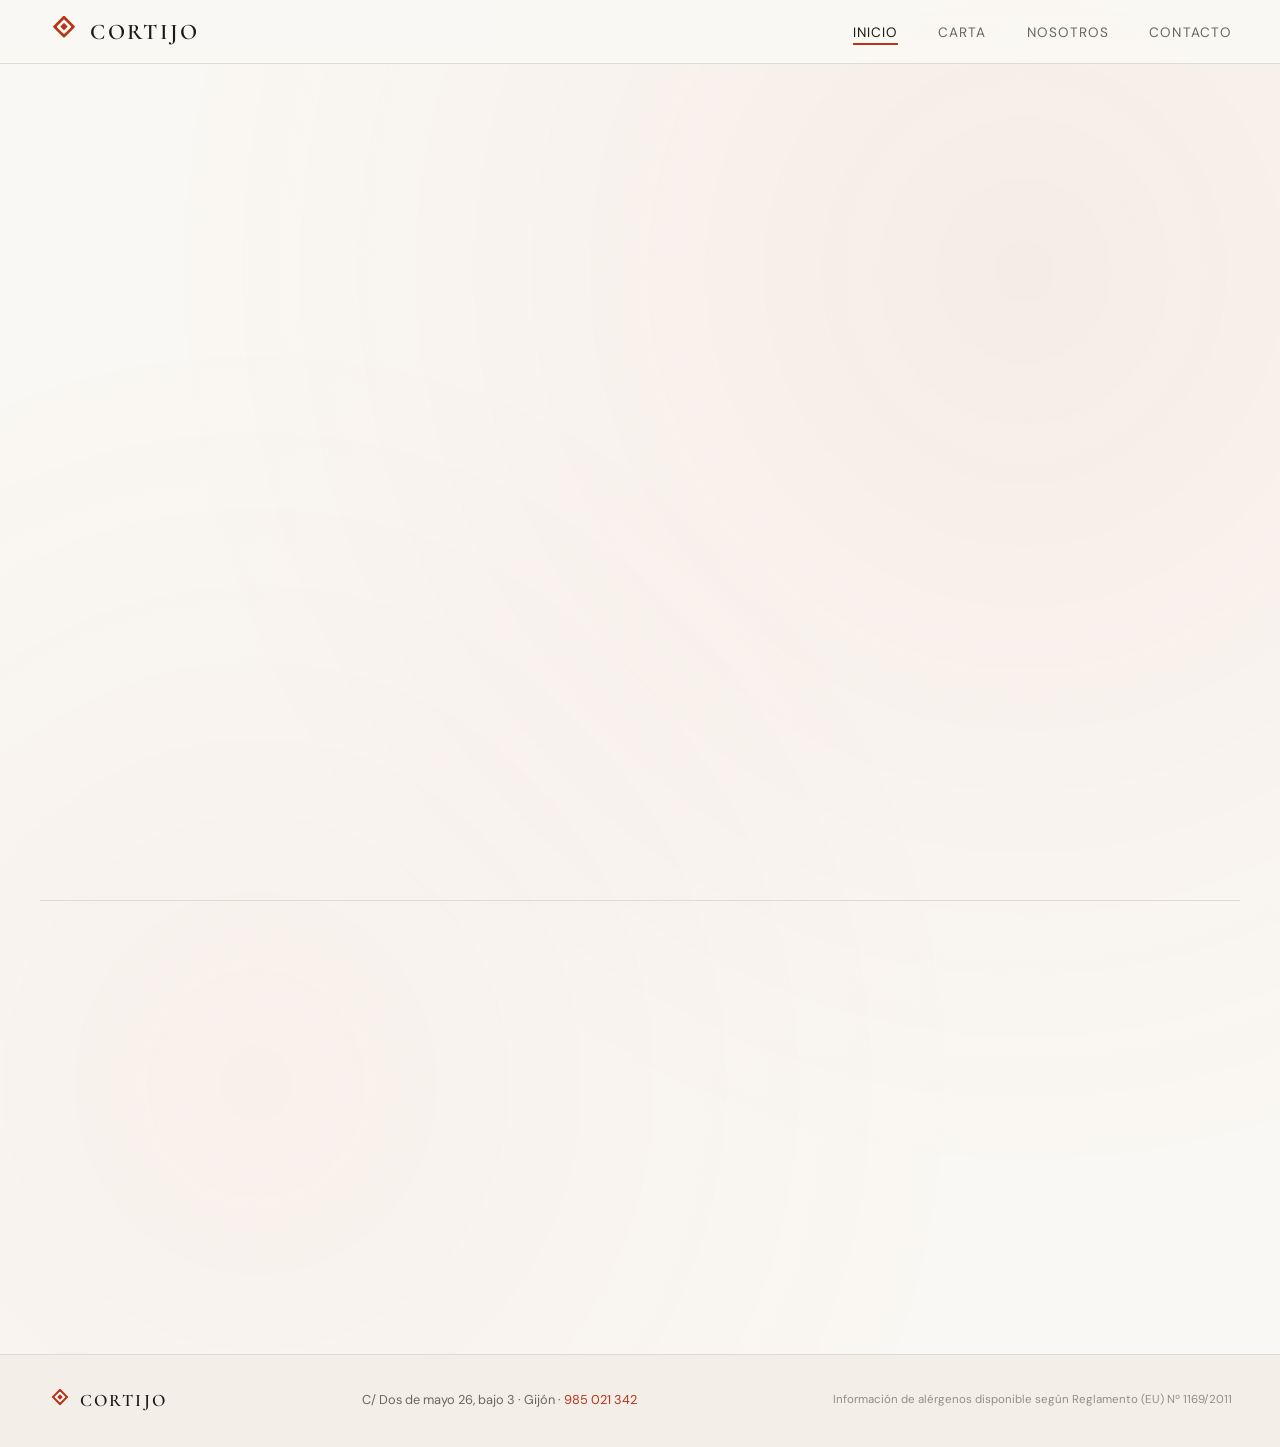
==== index.html @ b3d4a132 "actualizando carta" ====
<!DOCTYPE html>
<html lang="es">
<head>
  <meta charset="UTF-8" />
  <meta name="viewport" content="width=device-width, initial-scale=1.0" />
  <title>Cortijo — Cafeterías & Cervezerías</title>
  <link rel="preconnect" href="https://fonts.googleapis.com">
  <link href="https://fonts.googleapis.com/css2?family=Cormorant+Garamond:ital,wght@0,300;0,400;0,600;1,300;1,400&family=DM+Sans:wght@300;400;500&display=swap" rel="stylesheet">
  <link rel="stylesheet" href="styles.css" />
</head>
<body>

  <!-- NAV -->
  <nav id="navbar">
    <div class="nav-logo">
      <svg width="32" height="32" viewBox="0 0 60 60" fill="none">
        <rect x="15" y="5" width="30" height="30" rx="2" transform="rotate(45 30 20)" fill="var(--accent)"/>
        <rect x="20" y="10" width="20" height="20" rx="2" transform="rotate(45 30 20)" fill="var(--bg)"/>
        <rect x="25" y="15" width="10" height="10" rx="1" transform="rotate(45 30 20)" fill="var(--accent)"/>
      </svg>
      <span class="nav-brand">CORTIJO</span>
    </div>
    <ul class="nav-links">
      <li><a href="#inicio" class="nav-link active" data-page="inicio">Inicio</a></li>
      <li><a href="#carta" class="nav-link" data-page="carta">Carta</a></li>
      <li><a href="#nosotros" class="nav-link" data-page="nosotros">Nosotros</a></li>
      <li><a href="#contacto" class="nav-link" data-page="contacto">Contacto</a></li>
    </ul>
    <button class="hamburger" id="hamburger" aria-label="Menú">
      <span></span><span></span><span></span>
    </button>
  </nav>

  <div class="mobile-menu" id="mobileMenu">
    <ul>
      <li><a href="#inicio" class="mobile-link">Inicio</a></li>
      <li><a href="#carta" class="mobile-link">Carta</a></li>
      <li><a href="#nosotros" class="mobile-link">Nosotros</a></li>
      <li><a href="#contacto" class="mobile-link">Contacto</a></li>
    </ul>
  </div>

  <!-- ═══════════════ PAGE: INICIO ═══════════════ -->
  <section id="inicio" class="page active">
    <div class="hero">
      <div class="hero-bg"></div>
      <div class="hero-content">
        <p class="hero-sub reveal">Cafeterías &amp; Cervezerías · Gijón</p>
        <h1 class="hero-title reveal">
          <span>Un lugar</span>
          <em>para cada</em>
          <span>momento</span>
        </h1>
        <p class="hero-desc reveal">Desde el primer café de la mañana hasta la última cerveza de la noche. Bienvenido al Cortijo.</p>
        <a href="#carta" class="btn-primary reveal" data-page="carta">Ver la carta</a>
      </div>
      <div class="hero-image reveal">
        <div class="hero-card">
          <div class="hero-card-inner">
            <svg width="80" height="80" viewBox="0 0 60 60" fill="none">
              <rect x="10" y="2" width="40" height="40" rx="2" transform="rotate(45 30 22)" fill="var(--accent)" opacity="0.12"/>
              <rect x="16" y="8" width="28" height="28" rx="2" transform="rotate(45 30 22)" fill="var(--accent)" opacity="0.25"/>
              <rect x="22" y="14" width="16" height="16" rx="1" transform="rotate(45 30 22)" fill="var(--accent)"/>
            </svg>
            <p class="hero-card-text">CORTIJO</p>
            <p class="hero-card-sub">Est. Gijón</p>
          </div>
        </div>
      </div>
    </div>

    <div class="highlights">
      <div class="highlight reveal"><span class="highlight-num">01</span><h3>Cafés de especialidad</h3><p>Desde 1,40 € · Solos, con leche, capuchinos o con un toque de Baileys</p></div>
      <div class="highlight reveal"><span class="highlight-num">02</span><h3>Platos combinados</h3><p>14 combinados diferentes · Cocina casera y generosa</p></div>
      <div class="highlight reveal"><span class="highlight-num">03</span><h3>Cachopos asturianos</h3><p>El plato más asturiano · Ternera o pollo a 14,50 €</p></div>
      <div class="highlight reveal"><span class="highlight-num">04</span><h3>Cervezas &amp; vinos</h3><p>Amplia selección desde Estrella Galicia hasta Grimbergen</p></div>
    </div>

    <div class="allergen-strip reveal">
      <p class="allergen-title">Información de alérgenos disponible · Reglamento (EU) Nº 1169/2011</p>
      <div class="allergen-icons">
        <div class="allerg"><span>🥜</span><small>Cacahuetes</small></div>
        <div class="allerg"><span>🌰</span><small>Frutos c. cáscara</small></div>
        <div class="allerg"><span>🦀</span><small>Crustáceos</small></div>
        <div class="allerg"><span>🌾</span><small>Gluten</small></div>
        <div class="allerg"><span>🥚</span><small>Huevos</small></div>
        <div class="allerg"><span>🫘</span><small>Soja</small></div>
        <div class="allerg"><span>🐟</span><small>Pescado</small></div>
        <div class="allerg"><span>🥛</span><small>Lácteos</small></div>
        <div class="allerg"><span>🐚</span><small>Moluscos</small></div>
        <div class="allerg"><span>🌿</span><small>Mostaza</small></div>
      </div>
      <p class="allergen-note">Consulte a nuestro personal de sala para información detallada</p>
    </div>
  </section>

  <!-- ═══════════════ PAGE: CARTA ═══════════════ -->
  <section id="carta" class="page">
    <div class="carta-hero reveal">
      <h2>Nuestra Carta</h2>
      <p>Todos los platos también se sirven para llevar</p>
    </div>

    <div class="cat-grid reveal">
      <button class="cat-card active" data-cat="cafes"       style="--cc:#7B4F2E;--cl:#F5E6D3"><span class="cat-emoji">☕</span><span class="cat-label">Cafés</span></button>
      <button class="cat-card"        data-cat="pinchos"     style="--cc:#C45C1A;--cl:#FDEBD0"><span class="cat-emoji">🥖</span><span class="cat-label">Pinchos</span></button>
      <button class="cat-card"        data-cat="bocadillos"  style="--cc:#A0522D;--cl:#F9E4CE"><span class="cat-emoji">🥪</span><span class="cat-label">Bocadillos</span></button>
      <button class="cat-card"        data-cat="sandwiches"  style="--cc:#C8860A;--cl:#FEF3D0"><span class="cat-emoji">🥙</span><span class="cat-label">Sandwiches</span></button>
      <button class="cat-card"        data-cat="hamburguesas"style="--cc:#B8341B;--cl:#FBDDD8"><span class="cat-emoji">🍔</span><span class="cat-label">Hamburguesas</span></button>
      <button class="cat-card"        data-cat="combinados"  style="--cc:#5D7A3E;--cl:#E6F0DA"><span class="cat-emoji">🍳</span><span class="cat-label">Combinados</span></button>
      <button class="cat-card"        data-cat="raciones"    style="--cc:#3A6B8A;--cl:#D6EAF5"><span class="cat-emoji">🫕</span><span class="cat-label">Raciones</span></button>
      <button class="cat-card"        data-cat="tostas"      style="--cc:#8B6914;--cl:#F5EDCC"><span class="cat-emoji">🍞</span><span class="cat-label">Tostas &amp; Sartenes</span></button>
      <button class="cat-card"        data-cat="cachopos"    style="--cc:#8B1A1A;--cl:#F5D5D5"><span class="cat-emoji">🥩</span><span class="cat-label">Cachopos</span></button>
      <button class="cat-card"        data-cat="meriendas"   style="--cc:#9B4D8A;--cl:#F3DDF0"><span class="cat-emoji">🧁</span><span class="cat-label">Meriendas</span></button>
      <button class="cat-card"        data-cat="helados"     style="--cc:#2176AE;--cl:#D3EAF9"><span class="cat-emoji">🍦</span><span class="cat-label">Helados</span></button>
      <button class="cat-card"        data-cat="cervezas"    style="--cc:#B8780A;--cl:#FEF0CC"><span class="cat-emoji">🍺</span><span class="cat-label">Cervezas</span></button>
      <button class="cat-card"        data-cat="vinos"       style="--cc:#6B2D5E;--cl:#F0D8EA"><span class="cat-emoji">🍷</span><span class="cat-label">Vinos</span></button>
    </div>

    <div class="carta-content">

      <!-- CAFES -->
      <div class="menu-grid active" id="cat-cafes" data-color="#7B4F2E" data-emoji="☕" data-title="Cafés">
        <div class="menu-panel-header"><span class="menu-panel-emoji">☕</span><h3 class="menu-panel-title">Cafés</h3></div>
        <div class="menu-item"><span class="item-name">Café solo o cortado</span><span class="item-price">1,40 €</span></div>
        <div class="menu-item"><span class="item-name">Café con leche</span><span class="item-price">1,50 €</span></div>
        <div class="menu-item"><span class="item-name">Café americano</span><span class="item-price">1,50 €</span></div>
        <div class="menu-item"><span class="item-name">Café mediano</span><span class="item-price">1,60 €</span></div>
        <div class="menu-item"><span class="item-name">Café doble carga solo, cortado o con leche</span><span class="item-price">2,40 €</span></div>
        <div class="menu-item"><span class="item-name">Café grande con leche</span><span class="item-price">2,50 €</span></div>
        <div class="menu-item"><span class="item-name">Café con hielo y Baileys</span><span class="item-price">3,20 €</span></div>
        <div class="menu-item"><span class="item-name">Café mediano con hielo y Baileys</span><span class="item-price">3,50 €</span></div>
        <div class="menu-item"><span class="item-name">Capuchino</span><span class="item-price">2,40 €</span></div>
        <div class="menu-item"><span class="item-name">Capuchino Especial</span><span class="item-price">2,80 €</span></div>
        <div class="menu-item"><span class="item-name">Café Bombón</span><span class="item-price">2,90 €</span></div>
        <div class="menu-item"><span class="item-name">Café Vienés</span><span class="item-price">2,90 €</span></div>
        <div class="menu-item"><span class="item-name">Carajillo</span><span class="item-price">3,00 €</span></div>
        <div class="menu-item"><span class="item-name">Carajillo Especial</span><span class="item-price">3,50 €</span></div>
        <div class="menu-item"><span class="item-name">Irlandés</span><span class="item-price">4,20 €</span></div>
        <div class="menu-item"><span class="item-name">Chocolate</span><span class="item-price">2,40 €</span></div>
        <div class="menu-item"><span class="item-name">Chocolate Suizo</span><span class="item-price">2,80 €</span></div>
      </div>

      <!-- PINCHOS -->
      <div class="menu-grid" id="cat-pinchos" data-color="#C45C1A">
        <div class="menu-panel-header"><span class="menu-panel-emoji">🥖</span><h3 class="menu-panel-title">Pinchos</h3></div>
        <div class="menu-item"><span class="item-name">Pollo o lomo con lechuga y mayonesa <em class="allerg-tag">🥚🌾</em></span><span class="item-price">2,00 €</span></div>
        <div class="menu-item"><span class="item-name">Pollo, lomo o bacon con queso <em class="allerg-tag">🥚🥛🌾</em></span><span class="item-price">2,00 €</span></div>
        <div class="menu-item"><span class="item-name">Bacon o fiambre de lomo con huevo <em class="allerg-tag">🥚🌾</em></span><span class="item-price">2,00 €</span></div>
        <div class="menu-item"><span class="item-name">Francesa de chorizo, jamón serrano o bonito <em class="allerg-tag">🥚🌾</em></span><span class="item-price">2,20 €</span></div>
        <div class="menu-item"><span class="item-name">Tortilla de patata <em class="allerg-tag">🥚</em></span><span class="item-price">2,00 €</span></div>
        <div class="menu-item"><span class="item-name">Tortilla de patata vegetal con jamón york, queso y mayonesa <em class="allerg-tag">🥚🥛</em></span><span class="item-price">2,80 €</span></div>
        <div class="menu-item"><span class="item-name">Ternera rebosada con pimientos <em class="allerg-tag">🥚🌾</em></span><span class="item-price">2,20 €</span></div>
        <div class="menu-item"><span class="item-name">Filete de pollo a la plancha <em class="allerg-tag">🥚</em></span><span class="item-price">2,40 €</span></div>
        <div class="menu-item"><span class="item-name">Carne guisada <em class="allerg-tag">🌾</em></span><span class="item-price">2,50 €</span></div>
      </div>

      <!-- BOCADILLOS -->
      <div class="menu-grid" id="cat-bocadillos" data-color="#A0522D">
        <div class="menu-panel-header"><span class="menu-panel-emoji">🥪</span><h3 class="menu-panel-title">Bocadillos</h3></div>
        <div class="menu-item"><span class="item-name">Pollo con lechuga, tomate y mayonesa <em class="allerg-tag">🥚</em></span><span class="item-price">4,00 €</span></div>
        <div class="menu-item"><span class="item-name">Pollo con queso <em class="allerg-tag">🥚🥛</em></span><span class="item-price">4,00 €</span></div>
        <div class="menu-item"><span class="item-name">Pollo con queso, lechuga, tomate y mayonesa <em class="allerg-tag">🥚🥛</em></span><span class="item-price">4,30 €</span></div>
        <div class="menu-item"><span class="item-name">Lomo con lechuga, tomate y mayonesa <em class="allerg-tag">🥚</em></span><span class="item-price">4,00 €</span></div>
        <div class="menu-item"><span class="item-name">Lomo con queso <em class="allerg-tag">🥚🥛</em></span><span class="item-price">4,00 €</span></div>
        <div class="menu-item"><span class="item-name">Lomo con queso, lechuga, tomate y mayonesa <em class="allerg-tag">🥚🥛</em></span><span class="item-price">4,30 €</span></div>
        <div class="menu-item"><span class="item-name">Bacon con queso <em class="allerg-tag">🥚🥛</em></span><span class="item-price">4,00 €</span></div>
        <div class="menu-item"><span class="item-name">Bacon con huevos <em class="allerg-tag">🥚🌾</em></span><span class="item-price">4,00 €</span></div>
        <div class="menu-item"><span class="item-name">Francesa con chorizo o jamón <em class="allerg-tag">🥚🌾</em></span><span class="item-price">4,00 €</span></div>
        <div class="menu-item"><span class="item-name">Francesa con bonito <em class="allerg-tag">🥚🌾</em></span><span class="item-price">4,00 €</span></div>
        <div class="menu-item"><span class="item-name">Tortilla de patata española <em class="allerg-tag">🥚🌾</em></span><span class="item-price">4,00 €</span></div>
        <div class="menu-item"><span class="item-name">Jamón serrano <em class="allerg-tag">🌾</em></span><span class="item-price">4,00 €</span></div>
        <div class="menu-item"><span class="item-name">Bonito con lechuga, tomate y mayonesa <em class="allerg-tag">🐟🥚🌾</em></span><span class="item-price">4,00 €</span></div>
        <div class="menu-item"><span class="item-name">Pepito de ternera <em class="allerg-tag">🌾</em></span><span class="item-price">4,50 €</span></div>
      </div>

      <!-- SANDWICHES -->
      <div class="menu-grid" id="cat-sandwiches" data-color="#C8860A">
        <div class="menu-panel-header"><span class="menu-panel-emoji">🥙</span><h3 class="menu-panel-title">Sandwiches</h3></div>
        <div class="menu-item"><span class="item-name">Nº1 · Mixto — Jamón York y queso <em class="allerg-tag">🥚🌾🥛</em></span><span class="item-price">2,80 €</span></div>
        <div class="menu-item"><span class="item-name">Nº2 · Mixto con huevo <em class="allerg-tag">🥚🌾🥛</em></span><span class="item-price">3,20 €</span></div>
        <div class="menu-item"><span class="item-name">Nº3 · Mixto vegetal — Lechuga, tomate, jamón york, queso, huevo frito y mayonesa <em class="allerg-tag">🥚🌾🥛</em></span><span class="item-price">4,00 €</span></div>
        <div class="menu-item"><span class="item-name">Nº4 · Vegetal con bonito — Lechuga, tomate, huevo cocido, bonito y mayonesa <em class="allerg-tag">🐟🥚🌾</em></span><span class="item-price">4,00 €</span></div>
        <div class="menu-item"><span class="item-name">Nº5 · Lomo con queso <em class="allerg-tag">🥚🌾</em></span><span class="item-price">3,80 €</span></div>
        <div class="menu-item"><span class="item-name">Nº6 · Vegetal de pollo — Lechuga, tomate, pechuga a la plancha, queso y mayonesa <em class="allerg-tag">🥚🌾🥛</em></span><span class="item-price">4,30 €</span></div>
        <div class="menu-item featured"><span class="item-name">Nº7 · Combinado — Mixto con huevo frito, patatas y ensalada <em class="allerg-tag">🥚🌾🥛</em></span><span class="item-price">7,20 €</span></div>
      </div>

      <!-- HAMBURGUESAS -->
      <div class="menu-grid" id="cat-hamburguesas" data-color="#B8341B">
        <div class="menu-panel-header"><span class="menu-panel-emoji">🍔</span><h3 class="menu-panel-title">Hamburguesas</h3></div>
        <div class="menu-item"><span class="item-name">De ternera — Tomate, queso chédar y cebolla caramelizada <em class="allerg-tag">🥚🥛</em></span><span class="item-price">6,00 €</span></div>
        <div class="menu-item featured"><span class="item-name">De ternera + patatas fritas <em class="allerg-tag">🥚🥛</em></span><span class="item-price">8,20 €</span></div>
        <div class="menu-item"><span class="item-name">De pollo — Lechuga, tomate, queso chédar, bacon y cebolla caramelizada <em class="allerg-tag">🥚🥛</em></span><span class="item-price">6,00 €</span></div>
        <div class="menu-item featured"><span class="item-name">De pollo + patatas fritas <em class="allerg-tag">🥚🥛</em></span><span class="item-price">8,20 €</span></div>
      </div>

      <!-- COMBINADOS -->
      <div class="menu-grid" id="cat-combinados" data-color="#5D7A3E">
        <div class="menu-panel-header"><span class="menu-panel-emoji">🍳</span><h3 class="menu-panel-title">Platos Combinados</h3></div>
        <div class="menu-item"><span class="item-name">Nº1 · Criollo, patatas y dos huevos fritos <em class="allerg-tag">🥚</em></span><span class="item-price">7,50 €</span></div>
        <div class="menu-item"><span class="item-name">Nº2 · Chorizo, patatas y dos huevos fritos <em class="allerg-tag">🥚</em></span><span class="item-price">7,50 €</span></div>
        <div class="menu-item"><span class="item-name">Nº3 · Bacon, patatas y dos huevos fritos <em class="allerg-tag">🥚</em></span><span class="item-price">7,50 €</span></div>
        <div class="menu-item"><span class="item-name">Nº4 · Jamón serrano, patatas y dos huevos fritos <em class="allerg-tag">🥚</em></span><span class="item-price">7,50 €</span></div>
        <div class="menu-item"><span class="item-name">Nº5 · San Jacobo, patatas y dos huevos fritos <em class="allerg-tag">🥚🥛</em></span><span class="item-price">8,20 €</span></div>
        <div class="menu-item"><span class="item-name">Nº6 · Francesa con jamón york, salchichas frankfurt y patatas fritas <em class="allerg-tag">🥚🥛🌾</em></span><span class="item-price">7,80 €</span></div>
        <div class="menu-item"><span class="item-name">Nº7 · Tortilla de patata + ensalada mixta <em class="allerg-tag">🥚</em></span><span class="item-price">8,00 €</span></div>
        <div class="menu-item"><span class="item-name">Nº8 · Lomo a la plancha, patatas fritas, huevo y ensalada <em class="allerg-tag">🥚</em></span><span class="item-price">9,00 €</span></div>
        <div class="menu-item"><span class="item-name">Nº9 · Pechuga de pollo a la plancha, patatas y ensalada</span><span class="item-price">9,00 €</span></div>
        <div class="menu-item"><span class="item-name">Nº10 · Escalope de pollo, patatas fritas y ensalada de tomate <em class="allerg-tag">🥚🌾</em></span><span class="item-price">9,30 €</span></div>
        <div class="menu-item"><span class="item-name">Nº11 · Filete de ternera a la plancha, ensalada, huevo y patatas fritas <em class="allerg-tag">🥚</em></span><span class="item-price">10,50 €</span></div>
        <div class="menu-item"><span class="item-name">Nº12 · Escalope de ternera, patatas fritas y croquetas <em class="allerg-tag">🥚🥛</em></span><span class="item-price">10,50 €</span></div>
        <div class="menu-item featured"><span class="item-name">Nº13 · Escalopines de ternera con salsa de queso azul y patatas fritas <em class="allerg-tag">🥚🥛</em></span><span class="item-price">12,00 €</span></div>
        <div class="menu-item"><span class="item-name">Nº14 · Revuelto de champiñones con patatas fritas <em class="allerg-tag">🥚</em></span><span class="item-price">9,50 €</span></div>
        <div class="menu-item note-item"><span class="item-name">Ración de pan</span><span class="item-price">0,60 €</span></div>
      </div>

      <!-- RACIONES -->
      <div class="menu-grid" id="cat-raciones" data-color="#3A6B8A">
        <div class="menu-panel-header"><span class="menu-panel-emoji">🫕</span><h3 class="menu-panel-title">Raciones</h3></div>
        <div class="menu-item"><span class="item-name">Ensalada normal LTC</span><span class="item-price">5,00 €</span></div>
        <div class="menu-item"><span class="item-name">Ensalada mixta <em class="allerg-tag">🥚🌾</em></span><span class="item-price">7,50 €</span></div>
        <div class="menu-item"><span class="item-name">Ensalada de jamón serrano con tomate</span><span class="item-price">8,00 €</span></div>
        <div class="menu-item"><span class="item-name">Porción de patatas fritas</span><span class="item-price">4,00 €</span></div>
        <div class="menu-item"><span class="item-name">Ración de patatas fritas</span><span class="item-price">6,00 €</span></div>
        <div class="menu-item"><span class="item-name">Patatas tres salsas — alioli, brava y queso azul <em class="allerg-tag">🥛</em></span><span class="item-price">8,50 €</span></div>
        <div class="menu-item"><span class="item-name">Patatas fritas con queso azul <em class="allerg-tag">🥛</em></span><span class="item-price">7,00 €</span></div>
        <div class="menu-item"><span class="item-name">Patatas fritas con salsa brava</span><span class="item-price">7,00 €</span></div>
        <div class="menu-item"><span class="item-name">Patatas fritas con alioli <em class="allerg-tag">🥛</em></span><span class="item-price">7,00 €</span></div>
        <div class="menu-item"><span class="item-name">Jamón serrano</span><span class="item-price">7,00 €</span></div>
        <div class="menu-item"><span class="item-name">Queso manchego <em class="allerg-tag">🥛</em></span><span class="item-price">7,00 €</span></div>
        <div class="menu-item"><span class="item-name">Croquetas <em class="allerg-tag">🥚🥛</em></span><span class="item-price">6,50 €</span></div>
        <div class="menu-item"><span class="item-name">Empanadillas <em class="allerg-tag">🥚🌾</em></span><span class="item-price">6,00 €</span></div>
        <div class="menu-item"><span class="item-name">Gambas a la gabardina <em class="allerg-tag">🦀🌾</em></span><span class="item-price">7,00 €</span></div>
        <div class="menu-item"><span class="item-name">Nuggets de pollo <em class="allerg-tag">🌾</em></span><span class="item-price">6,50 €</span></div>
        <div class="menu-item"><span class="item-name">Tortilla de patata española mediana <em class="allerg-tag">🥚</em></span><span class="item-price">13,00 €</span></div>
        <div class="menu-item"><span class="item-name">Tortilla de patata española grande <em class="allerg-tag">🥚</em></span><span class="item-price">15,00 €</span></div>
        <div class="menu-item section-header"><span>Para llevar</span></div>
        <div class="menu-item"><span class="item-name">Tortilla de patata española mediana <em class="allerg-tag">🥚</em></span><span class="item-price">12,50 €</span></div>
        <div class="menu-item"><span class="item-name">Tortilla de patata española grande <em class="allerg-tag">🥚</em></span><span class="item-price">14,00 €</span></div>
      </div>

      <!-- TOSTAS & SARTENES -->
      <div class="menu-grid" id="cat-tostas" data-color="#8B6914">
        <div class="menu-panel-header"><span class="menu-panel-emoji">🍞</span><h3 class="menu-panel-title">Tostas &amp; Sartenes</h3></div>
        <div class="menu-item section-header"><span>Tostas</span></div>
        <div class="menu-item"><span class="item-name">Tosta con aceite de oliva, tomate natural y jamón serrano <em class="allerg-tag">🌾</em></span><span class="item-price">4,50 €</span></div>
        <div class="menu-item"><span class="item-name">Tosta con aceite de oliva, tomate natural, bonito y pimientos <em class="allerg-tag">🐟🌾</em></span><span class="item-price">4,50 €</span></div>
        <div class="menu-item section-header"><span>Sartenes</span></div>
        <div class="menu-item"><span class="item-name">Sartén Nº1 · Patatas, dos huevos fritos, taquitos de lomo y pimientos <em class="allerg-tag">🥚</em></span><span class="item-price">6,50 €</span></div>
        <div class="menu-item"><span class="item-name">Sartén Nº2 · Patatas, dos huevos fritos y salchicha frankfurt <em class="allerg-tag">🥚</em></span><span class="item-price">6,50 €</span></div>
        <div class="menu-item"><span class="item-name">Sartén Nº3 · Patatas, dos huevos fritos y chorizo o jamón serrano <em class="allerg-tag">🥚</em></span><span class="item-price">6,50 €</span></div>
      </div>

      <!-- CACHOPOS -->
      <div class="menu-grid" id="cat-cachopos" data-color="#8B1A1A">
        <div class="menu-panel-header"><span class="menu-panel-emoji">🥩</span><h3 class="menu-panel-title">Cachopos</h3></div>
        <div class="menu-item featured"><span class="item-name">De ternera — Con jamón serrano y queso, patatas y pimientos <em class="allerg-tag">🥚🥛🌾</em></span><span class="item-price">14,50 €</span></div>
        <div class="menu-item featured"><span class="item-name">De pollo — Con jamón serrano y queso, patatas y ensalada LTC <em class="allerg-tag">🥚🥛🌾</em></span><span class="item-price">14,50 €</span></div>
      </div>

      <!-- MERIENDAS -->
      <div class="menu-grid" id="cat-meriendas" data-color="#9B4D8A">
        <div class="menu-panel-header"><span class="menu-panel-emoji">🧁</span><h3 class="menu-panel-title">Meriendas</h3></div>
        <div class="menu-note">Las meriendas se sirven de 17:00 h. a 20:00 h.</div>
        <div class="menu-item"><span class="item-name">Café + Donuts o tostada de molde <em class="allerg-tag">🥚🥛🌾</em></span><span class="item-price">2,90 €</span></div>
        <div class="menu-item"><span class="item-name">Café + Bizcocho <em class="allerg-tag">🥚🥛🌾</em></span><span class="item-price">3,30 €</span></div>
        <div class="menu-item"><span class="item-name">Café + Pan tostado <em class="allerg-tag">🌾</em></span><span class="item-price">3,30 €</span></div>
        <div class="menu-item"><span class="item-name">Café + Pincho o bollería <em class="allerg-tag">🥚🥛🌾</em></span><span class="item-price">3,30 €</span></div>
        <div class="menu-item"><span class="item-name">Café + Cruasán plancha <em class="allerg-tag">🥚🌾🥛🫘</em></span><span class="item-price">3,50 €</span></div>
        <div class="menu-item"><span class="item-name">Café + Sandwich mixto <em class="allerg-tag">🥚🌾🥛</em></span><span class="item-price">4,00 €</span></div>
        <div class="menu-item"><span class="item-name">Cola Cao + Pincho o bollería <em class="allerg-tag">🥚🥛🌾</em></span><span class="item-price">3,50 €</span></div>
        <div class="menu-item"><span class="item-name">Chocolate con churros <em class="allerg-tag">🥚🌾🥛</em></span><span class="item-price">4,00 €</span></div>
      </div>

      <!-- HELADOS -->
      <div class="menu-grid" id="cat-helados" data-color="#2176AE">
        <div class="menu-panel-header"><span class="menu-panel-emoji">🍦</span><h3 class="menu-panel-title">Helados &amp; Batidos</h3></div>
        <div class="menu-item section-header"><span>Batidos</span></div>
        <div class="menu-item"><span class="item-name">Batidos de fresa, vainilla o chocolate</span><span class="item-price">4,00 €</span></div>
        <div class="menu-item"><span class="item-name">Batidos con nata</span><span class="item-price">4,50 €</span></div>
        <div class="menu-item section-header"><span>Copas</span></div>
        <div class="menu-item"><span class="item-name">Copa helado sencilla</span><span class="item-price">2,50 €</span></div>
        <div class="menu-item"><span class="item-name">Copa helado doble</span><span class="item-price">3,50 €</span></div>
        <div class="menu-item"><span class="item-name">Copa helado tres sabores</span><span class="item-price">4,50 €</span></div>
        <div class="menu-item"><span class="item-name">Café solo con helado de vainilla y nata</span><span class="item-price">4,20 €</span></div>
        <div class="menu-item section-header"><span>Helados individuales</span></div>
        <div class="menu-item"><span class="item-name">Pirulo Cool limón</span><span class="item-price">2,20 €</span></div>
        <div class="menu-item"><span class="item-name">Choco Clack</span><span class="item-price">2,20 €</span></div>
        <div class="menu-item"><span class="item-name">Miko Lápiz</span><span class="item-price">2,20 €</span></div>
        <div class="menu-item"><span class="item-name">Fantasmikos</span><span class="item-price">2,60 €</span></div>
        <div class="menu-item"><span class="item-name">Fresa Extreme</span><span class="item-price">2,60 €</span></div>
        <div class="menu-item"><span class="item-name">Vainilla Extreme</span><span class="item-price">2,60 €</span></div>
        <div class="menu-item"><span class="item-name">Maxi Boom Pops</span><span class="item-price">2,80 €</span></div>
        <div class="menu-item"><span class="item-name">Maxi Boom Cookie</span><span class="item-price">2,90 €</span></div>
        <div class="menu-item"><span class="item-name">Oreo Bombón</span><span class="item-price">2,90 €</span></div>
        <div class="menu-item"><span class="item-name">Almendrado</span><span class="item-price">2,90 €</span></div>
      </div>

      <!-- CERVEZAS -->
      <div class="menu-grid" id="cat-cervezas" data-color="#B8780A">
        <div class="menu-panel-header"><span class="menu-panel-emoji">🍺</span><h3 class="menu-panel-title">Cervezas</h3></div>
        <div class="menu-item"><span class="item-name">Caña de Estrella Galicia</span><span class="item-price">2,40 €</span></div>
        <div class="menu-item"><span class="item-name">Caña tostada 1906</span><span class="item-price">2,60 €</span></div>
        <div class="menu-item"><span class="item-name">Estrella Galicia, Mahou, San Miguel</span><span class="item-price">2,60 €</span></div>
        <div class="menu-item"><span class="item-name">Voll-Damm doble Malta</span><span class="item-price">2,80 €</span></div>
        <div class="menu-item"><span class="item-name">Free Damm limón 00, Free Damm 0,0</span><span class="item-price">2,60 €</span></div>
        <div class="menu-item"><span class="item-name">1906 Reserva, 1905 Red Vintage</span><span class="item-price">2,80 €</span></div>
        <div class="menu-item"><span class="item-name">Mahou tostada 0,0 · Mahou Maestra · Mahou sin gluten</span><span class="item-price">2,80 €</span></div>
        <div class="menu-item"><span class="item-name">Mahou Mixta Limón</span><span class="item-price">2,60 €</span></div>
        <div class="menu-item"><span class="item-name">Coronita, Desperado</span><span class="item-price">3,00 €</span></div>
        <div class="menu-item featured"><span class="item-name">Grimbergen Double</span><span class="item-price">3,10 €</span></div>
      </div>

      <!-- VINOS -->
      <div class="menu-grid" id="cat-vinos" data-color="#6B2D5E">
        <div class="menu-panel-header"><span class="menu-panel-emoji">🍷</span><h3 class="menu-panel-title">Vinos</h3></div>
        <div class="menu-item section-header"><span>Blancos</span></div>
        <div class="menu-item wine-item"><span class="item-name">Campo Robles</span><span class="wine-prices"><span>1,10 € <small>copa</small></span><span>5,00 € <small>botella</small></span></span></div>
        <div class="menu-item wine-item"><span class="item-name">Ribeiro Turbo</span><span class="wine-prices"><span>1,30 € <small>copa</small></span><span>6,00 € <small>botella</small></span></span></div>
        <div class="menu-item wine-item"><span class="item-name">Xoven</span><span class="wine-prices"><span>1,50 € <small>copa</small></span><span>7,00 € <small>botella</small></span></span></div>
        <div class="menu-item wine-item"><span class="item-name">Moscato Capetta</span><span class="wine-prices"><span>2,70 € <small>copa</small></span><span>13,00 € <small>botella</small></span></span></div>
        <div class="menu-item wine-item"><span class="item-name">Verdejo Rueda Ramón Bilbao</span><span class="wine-prices"><span>2,70 € <small>copa</small></span><span>13,50 € <small>botella</small></span></span></div>
        <div class="menu-item wine-item"><span class="item-name">Albariño Vall Do Sosego</span><span class="wine-prices"><span>2,80 € <small>copa</small></span><span>14,00 € <small>botella</small></span></span></div>
        <div class="menu-item section-header"><span>Rosados</span></div>
        <div class="menu-item wine-item"><span class="item-name">Rosado Navarra</span><span class="wine-prices"><span>1,10 € <small>copa</small></span><span>5,00 € <small>botella</small></span></span></div>
        <div class="menu-item wine-item"><span class="item-name">Navarra Las Campanas</span><span class="wine-prices"><span>2,10 € <small>copa</small></span><span>10,00 € <small>botella</small></span></span></div>
        <div class="menu-item wine-item"><span class="item-name">Prieto Picudo Peregrino</span><span class="wine-prices"><span>2,10 € <small>copa</small></span><span>10,50 € <small>botella</small></span></span></div>
        <div class="menu-item section-header"><span>Tintos</span></div>
        <div class="menu-item wine-item"><span class="item-name">Tinto Entreríos</span><span class="wine-prices"><span>1,10 € <small>copa</small></span><span>5,00 € <small>botella</small></span></span></div>
        <div class="menu-item wine-item"><span class="item-name">Cosechero Tapas</span><span class="wine-prices"><span>1,30 € <small>copa</small></span><span>6,50 € <small>botella</small></span></span></div>
        <div class="menu-item wine-item"><span class="item-name">Rioja Crianza Arca de Noé</span><span class="wine-prices"><span>2,50 € <small>copa</small></span><span>12,50 € <small>botella</small></span></span></div>
        <div class="menu-item wine-item"><span class="item-name">Rioja Crianza Aradón</span><span class="wine-prices"><span>2,70 € <small>copa</small></span><span>13,50 € <small>botella</small></span></span></div>
        <div class="menu-item wine-item"><span class="item-name">Rioja Crianza Ramón Bilbao</span><span class="wine-prices"><span>2,90 € <small>copa</small></span><span>14,50 € <small>botella</small></span></span></div>
        <div class="menu-item wine-item featured"><span class="item-name">Ribera del Duero Cuatro Caminos</span><span class="wine-prices"><span>2,70 € <small>copa</small></span><span>13,50 € <small>botella</small></span></span></div>
      </div>

    </div>
  </section>

  <!-- ═══════════════ PAGE: NOSOTROS ═══════════════ -->
  <section id="nosotros" class="page">
    <div class="about-wrap">
      <div class="about-left reveal">
        <p class="section-eyebrow">Sobre nosotros</p>
        <h2>Más que una cafetería,<br><em>un lugar de encuentro</em></h2>
        <p class="about-text">En Cortijo llevamos años siendo parte del tejido cotidiano de Gijón. Empezamos cada mañana con el primer café de los madrugadores y cerramos acompañando las últimas conversaciones de la noche.</p>
        <p class="about-text">Nuestra cocina es sencilla y honesta: buenos productos, preparaciones directas y precios que no sorprenden. Desde el pincho más sencillo hasta el cachopo más asturiano, todo sale de la misma cocina con el mismo mimo.</p>
        <p class="about-text">Si necesitas información sobre alérgenos o ingredientes, nuestro personal está siempre dispuesto a ayudarte — trabajamos bajo el Reglamento (EU) Nº 1169/2011.</p>
      </div>
      <div class="about-right reveal">
        <div class="about-card">
          <div class="about-logo-big">
            <svg width="100" height="100" viewBox="0 0 60 60" fill="none">
              <rect x="10" y="2" width="40" height="40" rx="2" transform="rotate(45 30 22)" fill="var(--accent)" opacity="0.12"/>
              <rect x="16" y="8" width="28" height="28" rx="2" transform="rotate(45 30 22)" fill="var(--accent)" opacity="0.25"/>
              <rect x="22" y="14" width="16" height="16" rx="1" transform="rotate(45 30 22)" fill="var(--accent)"/>
            </svg>
          </div>
          <p class="about-card-brand">CORTIJO</p>
          <p class="about-card-sub">Cafeterías &amp; Cervezerías</p>
          <div class="about-divider"></div>
          <div class="about-info-rows">
            <div class="info-row"><span class="info-label">Dirección</span><span class="info-val">C/ Dos de mayo 26, bajo 3</span></div>
            <div class="info-row"><span class="info-label">Ciudad</span><span class="info-val">Gijón, Asturias</span></div>
            <div class="info-row"><span class="info-label">Teléfono</span><span class="info-val"><a href="tel:985021342">985 021 342</a></span></div>
            <div class="info-row"><span class="info-label">Meriendas</span><span class="info-val">17:00 — 20:00 h.</span></div>
          </div>
        </div>
      </div>
    </div>
    <div class="values reveal">
      <div class="value-item"><span class="value-icon">☕</span><h4>Calidad constante</h4><p>El mismo café de siempre, preparado con el mismo cuidado de siempre</p></div>
      <div class="value-item"><span class="value-icon">🤝</span><h4>Trato cercano</h4><p>Te conocemos por tu nombre y sabemos cómo te gusta el café</p></div>
      <div class="value-item"><span class="value-icon">🍺</span><h4>Amplia selección</h4><p>De la Estrella Galicia a la Grimbergen, siempre hay algo nuevo que probar</p></div>
    </div>
  </section>

  <!-- ═══════════════ PAGE: CONTACTO ═══════════════ -->
  <section id="contacto" class="page">
    <div class="contact-wrap">
      <div class="contact-left reveal">
        <p class="section-eyebrow">Contacto</p>
        <h2>¿Tienes alguna<br><em>pregunta?</em></h2>
        <div class="contact-info">
          <div class="contact-item">
            <span class="contact-icon">📍</span>
            <div><strong>Dirección</strong><p>C/ Dos de mayo 26, bajo 3<br>Gijón, Asturias</p></div>
          </div>
          <div class="contact-item">
            <span class="contact-icon">📞</span>
            <div><strong>Teléfono</strong><p><a href="tel:985021342">985 021 342</a></p></div>
          </div>
          <div class="contact-item">
            <span class="contact-icon">🕐</span>
            <div><strong>Meriendas</strong><p>De 17:00 h. a 20:00 h.</p></div>
          </div>
        </div>
      </div>
      <div class="contact-right reveal">
        <form class="contact-form" id="contactForm" novalidate>
          <div class="form-group"><label for="nombre">Nombre</label><input type="text" id="nombre" name="nombre" placeholder="Tu nombre" required /></div>
          <div class="form-group"><label for="email">Correo electrónico</label><input type="email" id="email" name="email" placeholder="tu@correo.com" required /></div>
          <div class="form-group"><label for="asunto">Asunto</label><input type="text" id="asunto" name="asunto" placeholder="¿En qué podemos ayudarte?" /></div>
          <div class="form-group"><label for="mensaje">Mensaje</label><textarea id="mensaje" name="mensaje" rows="5" placeholder="Escribe tu mensaje aquí..." required></textarea></div>
          <button type="submit" class="btn-submit">Enviar mensaje</button>
          <p class="form-success" id="formSuccess">¡Mensaje enviado! Te responderemos en breve.</p>
        </form>
      </div>
    </div>
  </section>

  <!-- FOOTER -->
  <footer>
    <div class="footer-inner">
      <div class="footer-brand">
        <svg width="24" height="24" viewBox="0 0 60 60" fill="none">
          <rect x="15" y="5" width="30" height="30" rx="2" transform="rotate(45 30 20)" fill="var(--accent)"/>
          <rect x="20" y="10" width="20" height="20" rx="2" transform="rotate(45 30 20)" fill="var(--bg)"/>
          <rect x="25" y="15" width="10" height="10" rx="1" transform="rotate(45 30 20)" fill="var(--accent)"/>
        </svg>
        <span>CORTIJO</span>
      </div>
      <p class="footer-address">C/ Dos de mayo 26, bajo 3 · Gijón · <a href="tel:985021342">985 021 342</a></p>
      <p class="footer-legal">Información de alérgenos disponible según Reglamento (EU) Nº 1169/2011</p>
    </div>
  </footer>

  <script src="app.js"></script>
</body>
</html>
---- styles.css ----
/* ============================================
   CORTIJO — CAFETERÍAS & CERVEZERÍAS
   Minimal · Warm · Asturian · Colorful Carta
   ============================================ */

:root {
  --bg: #faf8f4;
  --bg2: #f3efe8;
  --text: #1c1a17;
  --text-soft: #6b6560;
  --accent: #b8341b;
  --accent-light: #d4452a;
  --border: #e0dbd2;
  --card: #ffffff;
  --font-display: 'Cormorant Garamond', Georgia, serif;
  --font-body: 'DM Sans', sans-serif;
  --transition: 0.4s cubic-bezier(0.25, 0.46, 0.45, 0.94);
  --radius: 6px;
}

*, *::before, *::after { box-sizing: border-box; margin: 0; padding: 0; }
html { scroll-behavior: smooth; }
body {
  font-family: var(--font-body);
  background: var(--bg);
  color: var(--text);
  font-size: 16px;
  line-height: 1.6;
  overflow-x: hidden;
}
a { color: inherit; text-decoration: none; }

/* ============================================
   NAV
   ============================================ */
#navbar {
  position: fixed;
  top: 0; left: 0; right: 0;
  z-index: 1000;
  display: flex;
  align-items: center;
  justify-content: space-between;
  padding: 0 3rem;
  height: 64px;
  background: rgba(250,248,244,0.94);
  backdrop-filter: blur(14px);
  border-bottom: 1px solid var(--border);
  transition: box-shadow var(--transition);
}
#navbar.scrolled { box-shadow: 0 2px 20px rgba(0,0,0,0.07); }

.nav-logo {
  display: flex; align-items: center; gap: 10px; cursor: pointer;
}
.nav-brand {
  font-family: var(--font-display);
  font-size: 1.4rem; font-weight: 600;
  letter-spacing: 0.12em;
}
.nav-links { display: flex; list-style: none; gap: 2.5rem; }
.nav-link {
  font-size: 0.85rem; font-weight: 400;
  letter-spacing: 0.08em; text-transform: uppercase;
  color: var(--text-soft);
  position: relative;
  transition: color var(--transition);
  cursor: pointer;
}
.nav-link::after {
  content: ''; position: absolute;
  bottom: -4px; left: 0;
  width: 0; height: 1.5px;
  background: var(--accent);
  transition: width var(--transition);
}
.nav-link:hover, .nav-link.active { color: var(--text); }
.nav-link.active::after, .nav-link:hover::after { width: 100%; }

.hamburger {
  display: none; flex-direction: column; gap: 5px;
  background: none; border: none; cursor: pointer; padding: 4px;
}
.hamburger span {
  display: block; width: 24px; height: 1.5px;
  background: var(--text); transition: all var(--transition);
}
.hamburger.open span:nth-child(1) { transform: rotate(45deg) translate(4.5px,4.5px); }
.hamburger.open span:nth-child(2) { opacity: 0; }
.hamburger.open span:nth-child(3) { transform: rotate(-45deg) translate(4.5px,-4.5px); }

.mobile-menu {
  position: fixed; top: 64px; right: -100%;
  width: 240px; height: calc(100vh - 64px);
  background: var(--card); z-index: 999;
  border-left: 1px solid var(--border);
  transition: right var(--transition);
  padding: 2rem 1.5rem;
}
.mobile-menu.open { right: 0; }
.mobile-menu ul { list-style: none; display: flex; flex-direction: column; gap: 1.5rem; }
.mobile-link {
  font-size: 1.2rem; font-family: var(--font-display);
  color: var(--text); display: block;
  transition: color var(--transition);
}
.mobile-link:hover { color: var(--accent); }

/* ============================================
   PAGES
   ============================================ */
.page {
  display: none; min-height: 100vh; padding-top: 64px;
  animation: fadeIn 0.5s ease forwards;
}
.page.active { display: block; }

@keyframes fadeIn {
  from { opacity: 0; transform: translateY(14px); }
  to   { opacity: 1; transform: translateY(0); }
}

.reveal {
  opacity: 0; transform: translateY(24px);
  transition: opacity 0.7s ease, transform 0.7s ease;
}
.reveal.visible { opacity: 1; transform: translateY(0); }

/* ============================================
   PAGE: INICIO — HERO
   ============================================ */
.hero {
  position: relative; min-height: calc(100vh - 64px);
  display: grid; grid-template-columns: 1fr 1fr;
  align-items: center; padding: 5rem 3rem 3rem; gap: 4rem;
  max-width: 1200px; margin: 0 auto;
}
.hero-bg {
  position: fixed; inset: 0;
  background:
    radial-gradient(ellipse at 80% 20%, rgba(184,52,27,0.06) 0%, transparent 60%),
    radial-gradient(ellipse at 20% 80%, rgba(184,52,27,0.04) 0%, transparent 50%);
  pointer-events: none; z-index: -1;
}
.hero-sub {
  font-size: 0.8rem; letter-spacing: 0.2em; text-transform: uppercase;
  color: var(--accent); margin-bottom: 1.5rem; transition-delay: 0.1s;
}
.hero-title {
  font-family: var(--font-display);
  font-size: clamp(3rem,6vw,5.5rem); font-weight: 300;
  line-height: 1.1; margin-bottom: 1.5rem; transition-delay: 0.2s;
}
.hero-title span { display: block; }
.hero-title em { display: block; font-style: italic; color: var(--accent); }
.hero-desc {
  font-size: 1.05rem; color: var(--text-soft);
  max-width: 400px; margin-bottom: 2.5rem; transition-delay: 0.3s;
}
.btn-primary {
  display: inline-block; padding: 0.85rem 2.2rem;
  background: var(--accent); color: white;
  font-size: 0.85rem; font-weight: 500;
  letter-spacing: 0.08em; text-transform: uppercase;
  border-radius: var(--radius); cursor: pointer;
  transition: background var(--transition), transform var(--transition), box-shadow var(--transition);
  transition-delay: 0.4s;
}
.btn-primary:hover {
  background: var(--accent-light);
  transform: translateY(-2px);
  box-shadow: 0 8px 24px rgba(184,52,27,0.25);
}
.hero-image { display: flex; justify-content: center; align-items: center; transition-delay: 0.3s; }
.hero-card {
  width: 280px; height: 360px;
  background: var(--card); border: 1px solid var(--border); border-radius: 2px;
  display: flex; align-items: center; justify-content: center;
  position: relative; transition: transform 0.6s ease, box-shadow 0.6s ease;
}
.hero-card::before {
  content: ''; position: absolute; inset: -8px;
  border: 1px solid var(--border); border-radius: 2px; opacity: 0.5;
}
.hero-card:hover {
  transform: translateY(-6px) rotate(1deg);
  box-shadow: 0 20px 60px rgba(0,0,0,0.1);
}
.hero-card-inner { text-align: center; }
.hero-card-text {
  font-family: var(--font-display); font-size: 1.8rem;
  font-weight: 600; letter-spacing: 0.2em; margin-top: 1rem;
}
.hero-card-sub {
  font-size: 0.75rem; color: var(--text-soft);
  letter-spacing: 0.12em; text-transform: uppercase; margin-top: 0.25rem;
}

.highlights {
  display: grid; grid-template-columns: repeat(4,1fr);
  border-top: 1px solid var(--border);
  max-width: 1200px; margin: 0 auto;
}
.highlight {
  padding: 2.5rem 2rem; border-right: 1px solid var(--border);
  transition: background var(--transition);
  transition-delay: calc(var(--i,0) * 0.1s);
}
.highlight:last-child { border-right: none; }
.highlight:hover { background: var(--bg2); }
.highlight-num {
  font-family: var(--font-display); font-size: 2.5rem;
  font-weight: 300; color: var(--accent); opacity: 0.4;
  display: block; margin-bottom: 0.75rem;
}
.highlight h3 { font-family: var(--font-display); font-size: 1.1rem; font-weight: 600; margin-bottom: 0.5rem; }
.highlight p { font-size: 0.85rem; color: var(--text-soft); line-height: 1.5; }

.allergen-strip {
  background: var(--bg2); border-top: 1px solid var(--border);
  padding: 2rem 3rem; text-align: center;
}
.allergen-title {
  font-size: 0.8rem; text-transform: uppercase;
  letter-spacing: 0.12em; color: var(--text-soft); margin-bottom: 1.25rem;
}
.allergen-icons {
  display: flex; flex-wrap: wrap; justify-content: center;
  gap: 1.5rem; margin-bottom: 1rem;
}
.allerg { display: flex; flex-direction: column; align-items: center; gap: 0.3rem; }
.allerg span { font-size: 1.4rem; }
.allerg small { font-size: 0.65rem; color: var(--text-soft); letter-spacing: 0.05em; text-transform: uppercase; }
.allergen-note { font-size: 0.8rem; color: var(--text-soft); font-style: italic; }

/* ============================================
   PAGE: CARTA  — COLORFUL REDESIGN
   ============================================ */
.carta-hero {
  text-align: center;
  padding: 4rem 2rem 2.5rem;
  background: linear-gradient(160deg, var(--bg) 60%, #f5ede0 100%);
  border-bottom: 1px solid var(--border);
}
.carta-hero h2 {
  font-family: var(--font-display);
  font-size: clamp(2.5rem,5vw,4.2rem);
  font-weight: 300; margin-bottom: 0.4rem;
}
.carta-hero p {
  font-size: 0.82rem; color: var(--text-soft);
  letter-spacing: 0.12em; text-transform: uppercase;
}

/* Category grid — coloured cards */
.cat-grid {
  display: grid;
  grid-template-columns: repeat(auto-fill, minmax(110px, 1fr));
  gap: 0.75rem;
  padding: 2rem 2.5rem;
  max-width: 1100px;
  margin: 0 auto;
}

.cat-card {
  display: flex; flex-direction: column;
  align-items: center; justify-content: center;
  gap: 0.5rem;
  padding: 1.1rem 0.6rem;
  background: var(--cl, #f5e6d3);
  border: 2px solid transparent;
  border-radius: 12px;
  cursor: pointer;
  transition: transform 0.25s ease, box-shadow 0.25s ease, border-color 0.2s ease;
  font-family: var(--font-body);
}
.cat-card:hover {
  transform: translateY(-4px);
  box-shadow: 0 8px 24px rgba(0,0,0,0.1);
}
.cat-card.active {
  border-color: var(--cc, #7B4F2E);
  box-shadow: 0 4px 16px rgba(0,0,0,0.12);
  transform: translateY(-3px);
}
.cat-emoji { font-size: 1.6rem; line-height: 1; }
.cat-label {
  font-size: 0.72rem; font-weight: 500;
  letter-spacing: 0.04em; text-align: center;
  color: var(--cc, #7B4F2E);
  line-height: 1.2;
}

/* Menu panel */
.carta-content {
  max-width: 860px; margin: 0 auto; padding: 0 2rem 5rem;
}

/* Animated panel header */
.menu-panel-header {
  display: flex; align-items: center; gap: 1rem;
  padding: 2rem 0 1.25rem;
  border-bottom: 3px solid var(--panel-color, var(--accent));
  margin-bottom: 0.5rem;
}
.menu-panel-emoji { font-size: 2.2rem; }
.menu-panel-title {
  font-family: var(--font-display);
  font-size: 2rem; font-weight: 300;
  color: var(--panel-color, var(--accent));
}

.menu-grid {
  display: none;
  animation: slideUp 0.35s cubic-bezier(0.25,0.46,0.45,0.94) forwards;
}
.menu-grid.active { display: block; }

@keyframes slideUp {
  from { opacity: 0; transform: translateY(18px); }
  to   { opacity: 1; transform: translateY(0); }
}

.menu-item {
  display: flex; align-items: baseline;
  justify-content: space-between; gap: 1rem;
  padding: 0.95rem 0.75rem;
  border-bottom: 1px solid var(--border);
  border-radius: 4px;
  transition: background 0.2s ease;
}
.menu-item:last-child { border-bottom: none; }
.menu-item:hover { background: #f7f3ee; }

.menu-item.featured {
  background: linear-gradient(90deg, rgba(184,52,27,0.05) 0%, transparent 80%);
  border-left: 3px solid var(--panel-color, var(--accent));
  padding-left: 1rem;
}
.menu-item.featured .item-name { font-weight: 500; }

.item-name { font-size: 0.95rem; color: var(--text); flex: 1; line-height: 1.4; }
.item-price {
  font-family: var(--font-display); font-size: 1.15rem;
  font-weight: 600; color: var(--panel-color, var(--accent));
  white-space: nowrap;
}
.allerg-tag { font-style: normal; font-size: 0.75rem; opacity: 0.65; margin-left: 4px; }

.section-header {
  justify-content: flex-start; padding-top: 2rem; border-bottom: none;
  background: none !important;
}
.section-header span {
  font-family: var(--font-display); font-size: 1.3rem;
  font-style: italic; color: var(--text-soft);
  border-bottom: 1px solid var(--border);
  display: block; width: 100%; padding-bottom: 0.4rem;
}

.note-item .item-name { font-size: 0.85rem; color: var(--text-soft); }

.menu-note {
  font-size: 0.82rem; color: var(--panel-color, var(--accent));
  text-align: center; padding: 0.9rem 1rem;
  border: 1px dashed rgba(0,0,0,0.15);
  border-radius: var(--radius); margin-bottom: 0.75rem;
  background: rgba(255,255,255,0.6);
}

/* Wine two-price layout */
.wine-item { align-items: center; }
.wine-prices { display: flex; gap: 1.5rem; white-space: nowrap; }
.wine-prices span { font-family: var(--font-display); font-weight: 600; color: var(--panel-color, var(--accent)); font-size: 0.95rem; }
.wine-prices small { font-family: var(--font-body); font-size: 0.68rem; color: var(--text-soft); font-weight: 300; display: block; }

/* ============================================
   PAGE: NOSOTROS
   ============================================ */
.about-wrap {
  display: grid; grid-template-columns: 1fr 1fr;
  gap: 5rem; max-width: 1100px; margin: 0 auto;
  padding: 5rem 3rem; align-items: center;
}
.section-eyebrow {
  font-size: 0.75rem; letter-spacing: 0.2em;
  text-transform: uppercase; color: var(--accent); margin-bottom: 1rem;
}
.about-left h2 {
  font-family: var(--font-display);
  font-size: clamp(2rem,4vw,3.2rem); font-weight: 300;
  line-height: 1.2; margin-bottom: 1.5rem;
}
.about-left h2 em { font-style: italic; color: var(--accent); }
.about-text { font-size: 0.95rem; color: var(--text-soft); margin-bottom: 1rem; line-height: 1.8; }

.about-card {
  background: var(--card); border: 1px solid var(--border);
  padding: 2.5rem; text-align: center;
}
.about-logo-big { margin-bottom: 1rem; }
.about-card-brand { font-family: var(--font-display); font-size: 2rem; font-weight: 600; letter-spacing: 0.2em; }
.about-card-sub { font-size: 0.8rem; color: var(--text-soft); letter-spacing: 0.1em; text-transform: uppercase; margin-top: 0.25rem; }
.about-divider { width: 40px; height: 1px; background: var(--border); margin: 1.5rem auto; }
.about-info-rows { display: flex; flex-direction: column; gap: 0.75rem; text-align: left; }
.info-row { display: flex; justify-content: space-between; align-items: baseline; font-size: 0.85rem; gap: 1rem; }
.info-label { color: var(--text-soft); font-size: 0.75rem; text-transform: uppercase; letter-spacing: 0.08em; white-space: nowrap; }
.info-val { text-align: right; }
.info-val a { color: var(--accent); transition: opacity var(--transition); }
.info-val a:hover { opacity: 0.7; }

.values {
  display: grid; grid-template-columns: repeat(3,1fr);
  border-top: 1px solid var(--border);
  max-width: 1100px; margin: 0 auto 4rem;
}
.value-item {
  padding: 2.5rem; border-right: 1px solid var(--border);
  text-align: center; transition: background var(--transition);
}
.value-item:last-child { border-right: none; }
.value-item:hover { background: var(--bg2); }
.value-icon { font-size: 2rem; display: block; margin-bottom: 1rem; }
.value-item h4 { font-family: var(--font-display); font-size: 1.1rem; font-weight: 600; margin-bottom: 0.5rem; }
.value-item p { font-size: 0.85rem; color: var(--text-soft); line-height: 1.5; }

/* ============================================
   PAGE: CONTACTO
   ============================================ */
.contact-wrap {
  display: grid; grid-template-columns: 1fr 1fr;
  gap: 5rem; max-width: 1000px; margin: 0 auto;
  padding: 5rem 3rem; align-items: start;
}
.contact-left h2 {
  font-family: var(--font-display);
  font-size: clamp(2rem,4vw,3rem); font-weight: 300;
  line-height: 1.2; margin-bottom: 2.5rem;
}
.contact-left h2 em { font-style: italic; color: var(--accent); }
.contact-info { display: flex; flex-direction: column; gap: 1.5rem; }
.contact-item { display: flex; gap: 1rem; align-items: flex-start; }
.contact-icon { font-size: 1.2rem; margin-top: 0.1rem; }
.contact-item strong { display: block; font-size: 0.75rem; text-transform: uppercase; letter-spacing: 0.1em; color: var(--text-soft); margin-bottom: 0.25rem; }
.contact-item p { font-size: 0.95rem; line-height: 1.5; }
.contact-item a { color: var(--accent); transition: opacity var(--transition); }
.contact-item a:hover { opacity: 0.7; }

.contact-form { display: flex; flex-direction: column; gap: 1.25rem; }
.form-group { display: flex; flex-direction: column; gap: 0.4rem; }
.form-group label { font-size: 0.75rem; text-transform: uppercase; letter-spacing: 0.1em; color: var(--text-soft); }
.form-group input, .form-group textarea {
  font-family: var(--font-body); font-size: 0.95rem; color: var(--text);
  background: var(--card); border: 1px solid var(--border);
  border-radius: var(--radius); padding: 0.75rem 1rem;
  outline: none; transition: border-color var(--transition); resize: vertical;
}
.form-group input:focus, .form-group textarea:focus { border-color: var(--accent); }
.form-group input::placeholder, .form-group textarea::placeholder { color: #bbb; }

.btn-submit {
  padding: 0.9rem 2rem; background: var(--accent); color: white;
  font-family: var(--font-body); font-size: 0.85rem; font-weight: 500;
  letter-spacing: 0.08em; text-transform: uppercase;
  border: none; border-radius: var(--radius); cursor: pointer;
  transition: background var(--transition), transform var(--transition);
  align-self: flex-start;
}
.btn-submit:hover { background: var(--accent-light); transform: translateY(-2px); }
.form-success {
  display: none; font-size: 0.9rem; color: #2d7d46;
  background: rgba(45,125,70,0.08); border: 1px solid rgba(45,125,70,0.2);
  padding: 0.75rem 1rem; border-radius: var(--radius);
}
.form-success.show { display: block; }

/* ============================================
   FOOTER
   ============================================ */
footer {
  border-top: 1px solid var(--border); background: var(--bg2); padding: 2rem 3rem;
}
.footer-inner {
  max-width: 1200px; margin: 0 auto;
  display: flex; align-items: center; justify-content: space-between;
  flex-wrap: wrap; gap: 1rem;
}
.footer-brand { display: flex; align-items: center; gap: 8px; font-family: var(--font-display); font-size: 1.1rem; font-weight: 600; letter-spacing: 0.12em; }
.footer-address { font-size: 0.8rem; color: var(--text-soft); }
.footer-address a { color: var(--accent); transition: opacity var(--transition); }
.footer-address a:hover { opacity: 0.7; }
.footer-legal { font-size: 0.72rem; color: var(--text-soft); opacity: 0.7; }

/* ============================================
   RESPONSIVE
   ============================================ */
@media (max-width: 900px) {
  #navbar { padding: 0 1.5rem; }
  .nav-links { display: none; }
  .hamburger { display: flex; }
  .hero { grid-template-columns: 1fr; padding: 3rem 1.5rem 2rem; gap: 3rem; }
  .hero-image { display: none; }
  .highlights { grid-template-columns: repeat(2,1fr); }
  .highlight:nth-child(2) { border-right: none; }
  .highlight:nth-child(3) { border-right: 1px solid var(--border); }
  .about-wrap { grid-template-columns: 1fr; gap: 3rem; padding: 3rem 1.5rem; }
  .values { grid-template-columns: 1fr; }
  .value-item { border-right: none; border-bottom: 1px solid var(--border); }
  .value-item:last-child { border-bottom: none; }
  .contact-wrap { grid-template-columns: 1fr; gap: 3rem; padding: 3rem 1.5rem; }
  .footer-inner { flex-direction: column; text-align: center; }
  .allergen-strip { padding: 1.5rem; }
  .cat-grid { grid-template-columns: repeat(auto-fill, minmax(90px, 1fr)); padding: 1.5rem; gap: 0.6rem; }
}

@media (max-width: 560px) {
  .highlights { grid-template-columns: 1fr; }
  .highlight { border-right: none; border-bottom: 1px solid var(--border); }
  .highlight:last-child { border-bottom: none; }
  .carta-content { padding: 0 1rem 4rem; }
  .cat-grid { grid-template-columns: repeat(auto-fill, minmax(80px, 1fr)); padding: 1rem; }
  .wine-prices { flex-direction: column; gap: 0.15rem; }
}
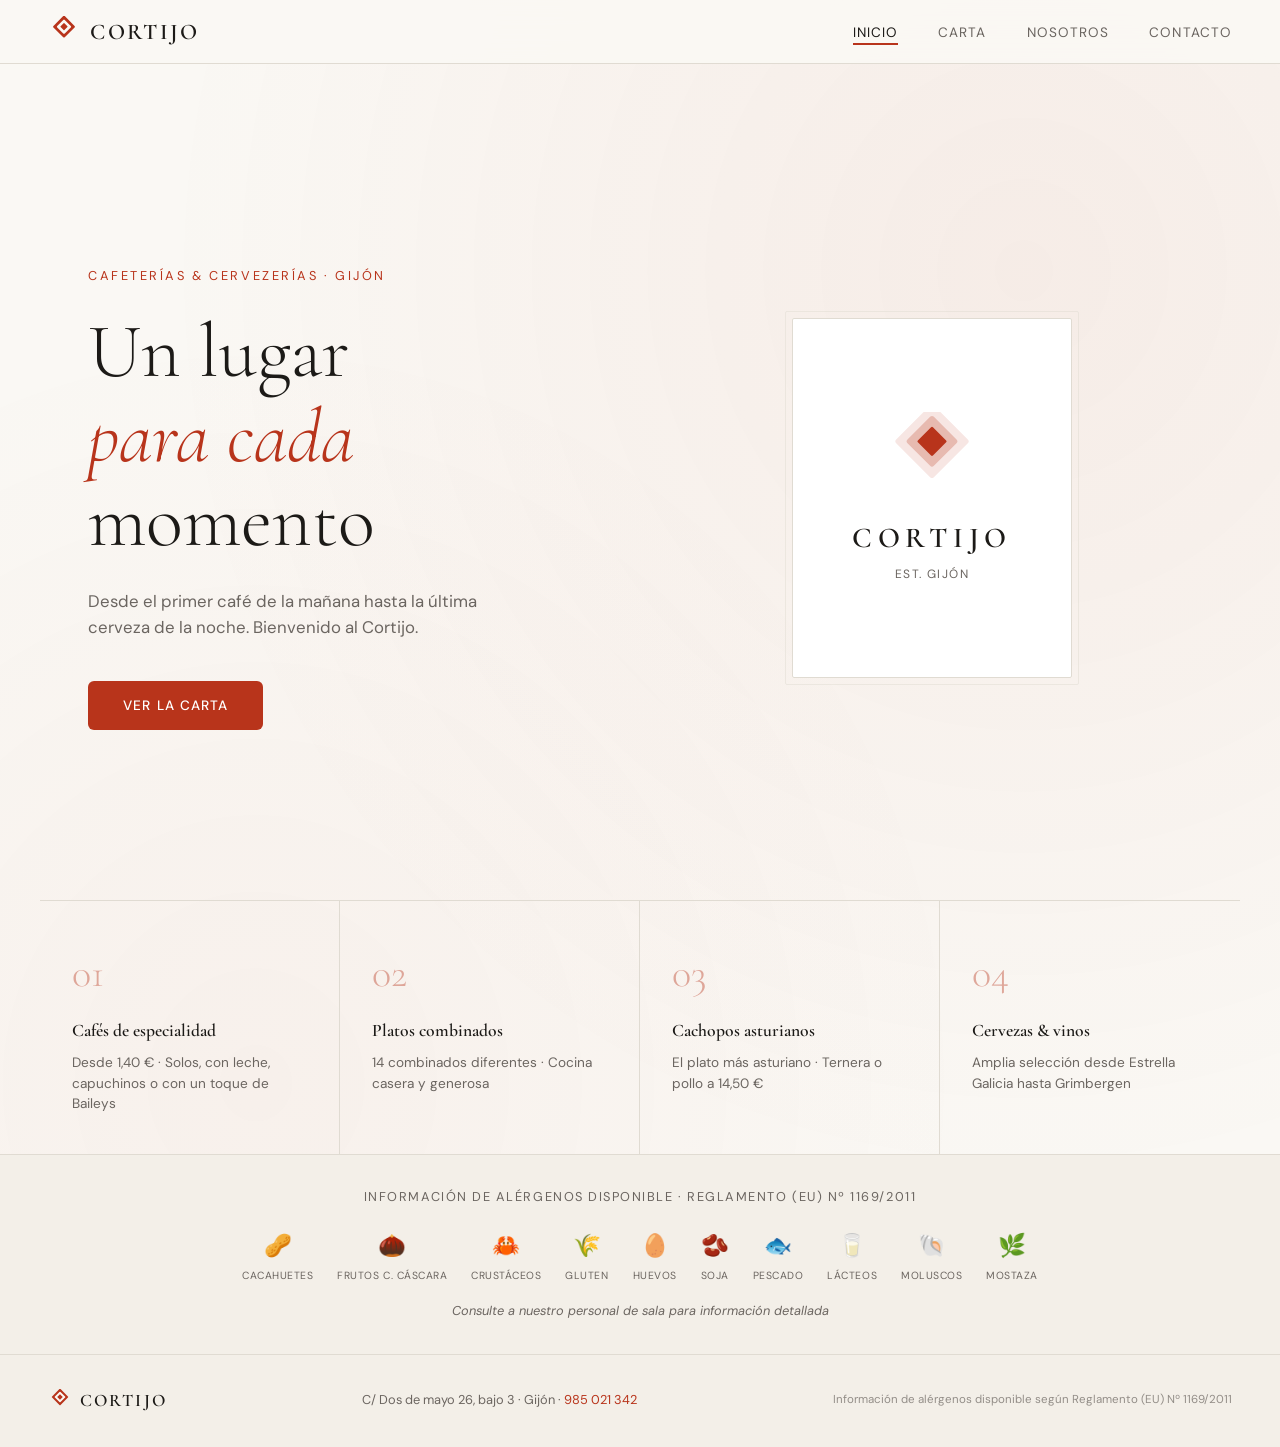
==== commit 5a0c62f9: "Actualizacion final" ====
--- a/index.html
+++ b/index.html
@@ -96,12 +96,12 @@
 
   <!-- ═══════════════ PAGE: CARTA ═══════════════ -->
   <section id="carta" class="page">
-    <div class="carta-hero reveal">
+    <div class="carta-hero">
       <h2>Nuestra Carta</h2>
       <p>Todos los platos también se sirven para llevar</p>
     </div>
 
-    <div class="cat-grid reveal">
+    <div class="cat-grid">
       <button class="cat-card active" data-cat="cafes"       style="--cc:#7B4F2E;--cl:#F5E6D3"><span class="cat-emoji">☕</span><span class="cat-label">Cafés</span></button>
       <button class="cat-card"        data-cat="pinchos"     style="--cc:#C45C1A;--cl:#FDEBD0"><span class="cat-emoji">🥖</span><span class="cat-label">Pinchos</span></button>
       <button class="cat-card"        data-cat="bocadillos"  style="--cc:#A0522D;--cl:#F9E4CE"><span class="cat-emoji">🥪</span><span class="cat-label">Bocadillos</span></button>
@@ -120,7 +120,7 @@
     <div class="carta-content">
 
       <!-- CAFES -->
-      <div class="menu-grid active" id="cat-cafes" data-color="#7B4F2E" data-emoji="☕" data-title="Cafés">
+      <div class="menu-grid" id="cat-cafes" data-color="#7B4F2E" data-emoji="☕" data-title="Cafés">
         <div class="menu-panel-header"><span class="menu-panel-emoji">☕</span><h3 class="menu-panel-title">Cafés</h3></div>
         <div class="menu-item"><span class="item-name">Café solo o cortado</span><span class="item-price">1,40 €</span></div>
         <div class="menu-item"><span class="item-name">Café con leche</span><span class="item-price">1,50 €</span></div>
--- a/styles.css
+++ b/styles.css
@@ -309,15 +309,9 @@
   color: var(--panel-color, var(--accent));
 }
 
+/* menu-grid: JS controla display directamente */
 .menu-grid {
   display: none;
-  animation: slideUp 0.35s cubic-bezier(0.25,0.46,0.45,0.94) forwards;
-}
-.menu-grid.active { display: block; }
-
-@keyframes slideUp {
-  from { opacity: 0; transform: translateY(18px); }
-  to   { opacity: 1; transform: translateY(0); }
 }
 
 .menu-item {
@@ -520,3 +514,10 @@
   .cat-grid { grid-template-columns: repeat(auto-fill, minmax(80px, 1fr)); padding: 1rem; }
   .wine-prices { flex-direction: column; gap: 0.15rem; }
 }
+
+/* ── Always-visible elements (no reveal animation) ── */
+.carta-hero,
+.cat-grid {
+  opacity: 1 !important;
+  transform: none !important;
+}
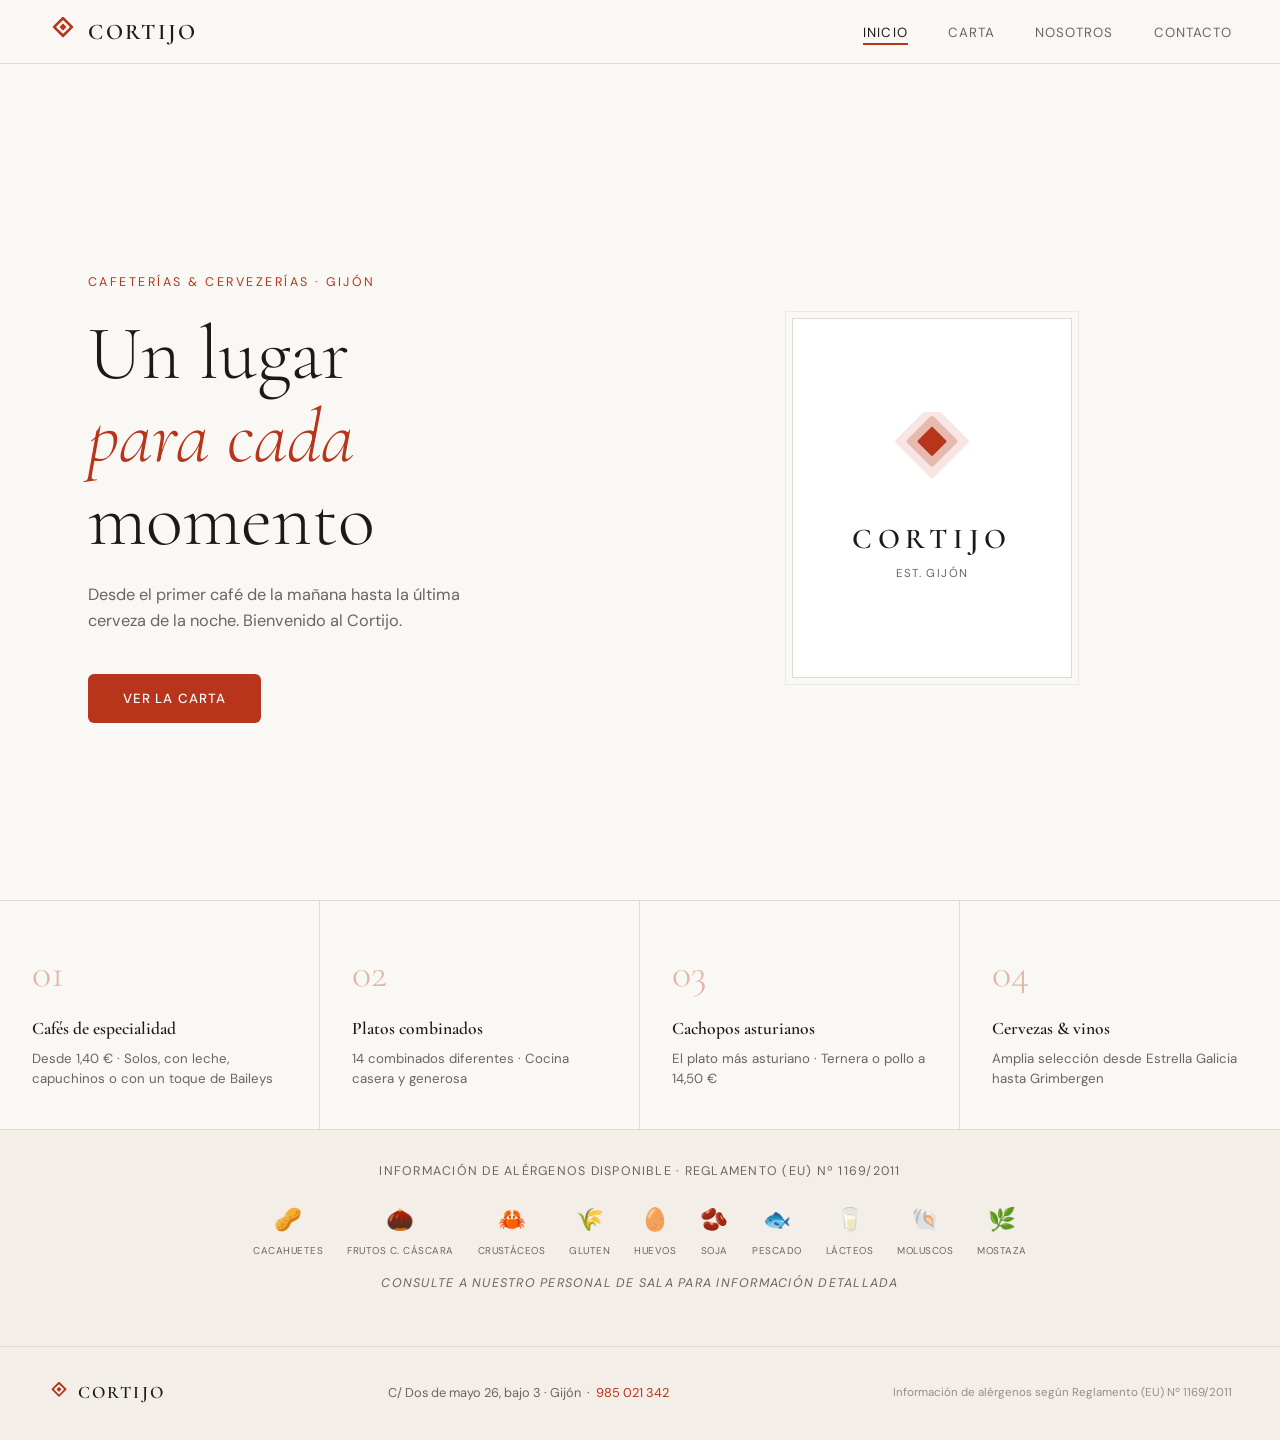
==== commit 0f71d0ce: "Rediseño completo: 4 páginas separadas" ====
--- a/index.html
+++ b/index.html
@@ -3,7 +3,8 @@
 <head>
   <meta charset="UTF-8" />
   <meta name="viewport" content="width=device-width, initial-scale=1.0" />
-  <title>Cortijo — Cafeterías & Cervezerías</title>
+  <title>Cortijo — Cafeterías & Cervezerías · Gijón</title>
+  <meta name="description" content="Cortijo Cafeterías y Cervezerías en Gijón. Cafés, pinchos, bocadillos, cachopos y más. C/ Dos de mayo 26." />
   <link rel="preconnect" href="https://fonts.googleapis.com">
   <link href="https://fonts.googleapis.com/css2?family=Cormorant+Garamond:ital,wght@0,300;0,400;0,600;1,300;1,400&family=DM+Sans:wght@300;400;500&display=swap" rel="stylesheet">
   <link rel="stylesheet" href="styles.css" />
@@ -12,19 +13,19 @@
 
   <!-- NAV -->
   <nav id="navbar">
-    <div class="nav-logo">
-      <svg width="32" height="32" viewBox="0 0 60 60" fill="none">
-        <rect x="15" y="5" width="30" height="30" rx="2" transform="rotate(45 30 20)" fill="var(--accent)"/>
-        <rect x="20" y="10" width="20" height="20" rx="2" transform="rotate(45 30 20)" fill="var(--bg)"/>
-        <rect x="25" y="15" width="10" height="10" rx="1" transform="rotate(45 30 20)" fill="var(--accent)"/>
+    <a href="index.html" class="nav-logo">
+      <svg width="30" height="30" viewBox="0 0 60 60" fill="none">
+        <rect x="15" y="5" width="30" height="30" rx="2" transform="rotate(45 30 20)" fill="#b8341b"/>
+        <rect x="20" y="10" width="20" height="20" rx="2" transform="rotate(45 30 20)" fill="#faf8f4"/>
+        <rect x="25" y="15" width="10" height="10" rx="1" transform="rotate(45 30 20)" fill="#b8341b"/>
       </svg>
       <span class="nav-brand">CORTIJO</span>
-    </div>
+    </a>
     <ul class="nav-links">
-      <li><a href="#inicio" class="nav-link active" data-page="inicio">Inicio</a></li>
-      <li><a href="#carta" class="nav-link" data-page="carta">Carta</a></li>
-      <li><a href="#nosotros" class="nav-link" data-page="nosotros">Nosotros</a></li>
-      <li><a href="#contacto" class="nav-link" data-page="contacto">Contacto</a></li>
+      <li><a href="index.html" class="active">Inicio</a></li>
+      <li><a href="carta.html">Carta</a></li>
+      <li><a href="nosotros.html">Nosotros</a></li>
+      <li><a href="contacto.html">Contacto</a></li>
     </ul>
     <button class="hamburger" id="hamburger" aria-label="Menú">
       <span></span><span></span><span></span>
@@ -33,17 +34,16 @@
 
   <div class="mobile-menu" id="mobileMenu">
     <ul>
-      <li><a href="#inicio" class="mobile-link">Inicio</a></li>
-      <li><a href="#carta" class="mobile-link">Carta</a></li>
-      <li><a href="#nosotros" class="mobile-link">Nosotros</a></li>
-      <li><a href="#contacto" class="mobile-link">Contacto</a></li>
+      <li><a href="index.html" class="active">Inicio</a></li>
+      <li><a href="carta.html">Carta</a></li>
+      <li><a href="nosotros.html">Nosotros</a></li>
+      <li><a href="contacto.html">Contacto</a></li>
     </ul>
   </div>
 
-  <!-- ═══════════════ PAGE: INICIO ═══════════════ -->
-  <section id="inicio" class="page active">
-    <div class="hero">
-      <div class="hero-bg"></div>
+  <main>
+    <!-- HERO -->
+    <section class="hero">
       <div class="hero-content">
         <p class="hero-sub reveal">Cafeterías &amp; Cervezerías · Gijón</p>
         <h1 class="hero-title reveal">
@@ -52,32 +52,50 @@
           <span>momento</span>
         </h1>
         <p class="hero-desc reveal">Desde el primer café de la mañana hasta la última cerveza de la noche. Bienvenido al Cortijo.</p>
-        <a href="#carta" class="btn-primary reveal" data-page="carta">Ver la carta</a>
+        <a href="carta.html" class="btn reveal">Ver la carta</a>
       </div>
-      <div class="hero-image reveal">
-        <div class="hero-card">
+      <div class="hero-visual reveal">
+        <div class="hero-card" id="heroCard">
           <div class="hero-card-inner">
             <svg width="80" height="80" viewBox="0 0 60 60" fill="none">
-              <rect x="10" y="2" width="40" height="40" rx="2" transform="rotate(45 30 22)" fill="var(--accent)" opacity="0.12"/>
-              <rect x="16" y="8" width="28" height="28" rx="2" transform="rotate(45 30 22)" fill="var(--accent)" opacity="0.25"/>
-              <rect x="22" y="14" width="16" height="16" rx="1" transform="rotate(45 30 22)" fill="var(--accent)"/>
+              <rect x="10" y="2" width="40" height="40" rx="2" transform="rotate(45 30 22)" fill="#b8341b" opacity="0.12"/>
+              <rect x="16" y="8" width="28" height="28" rx="2" transform="rotate(45 30 22)" fill="#b8341b" opacity="0.25"/>
+              <rect x="22" y="14" width="16" height="16" rx="1" transform="rotate(45 30 22)" fill="#b8341b"/>
             </svg>
-            <p class="hero-card-text">CORTIJO</p>
+            <p class="hero-card-name">CORTIJO</p>
             <p class="hero-card-sub">Est. Gijón</p>
           </div>
         </div>
       </div>
+    </section>
+
+    <!-- HIGHLIGHTS -->
+    <div class="highlights">
+      <div class="highlight reveal">
+        <span class="highlight-num">01</span>
+        <h3>Cafés de especialidad</h3>
+        <p>Desde 1,40 € · Solos, con leche, capuchinos o con un toque de Baileys</p>
+      </div>
+      <div class="highlight reveal">
+        <span class="highlight-num">02</span>
+        <h3>Platos combinados</h3>
+        <p>14 combinados diferentes · Cocina casera y generosa</p>
+      </div>
+      <div class="highlight reveal">
+        <span class="highlight-num">03</span>
+        <h3>Cachopos asturianos</h3>
+        <p>El plato más asturiano · Ternera o pollo a 14,50 €</p>
+      </div>
+      <div class="highlight reveal">
+        <span class="highlight-num">04</span>
+        <h3>Cervezas &amp; vinos</h3>
+        <p>Amplia selección desde Estrella Galicia hasta Grimbergen</p>
+      </div>
     </div>
 
-    <div class="highlights">
-      <div class="highlight reveal"><span class="highlight-num">01</span><h3>Cafés de especialidad</h3><p>Desde 1,40 € · Solos, con leche, capuchinos o con un toque de Baileys</p></div>
-      <div class="highlight reveal"><span class="highlight-num">02</span><h3>Platos combinados</h3><p>14 combinados diferentes · Cocina casera y generosa</p></div>
-      <div class="highlight reveal"><span class="highlight-num">03</span><h3>Cachopos asturianos</h3><p>El plato más asturiano · Ternera o pollo a 14,50 €</p></div>
-      <div class="highlight reveal"><span class="highlight-num">04</span><h3>Cervezas &amp; vinos</h3><p>Amplia selección desde Estrella Galicia hasta Grimbergen</p></div>
-    </div>
-
+    <!-- ALLERGEN STRIP -->
     <div class="allergen-strip reveal">
-      <p class="allergen-title">Información de alérgenos disponible · Reglamento (EU) Nº 1169/2011</p>
+      <p>Información de alérgenos disponible · Reglamento (EU) Nº 1169/2011</p>
       <div class="allergen-icons">
         <div class="allerg"><span>🥜</span><small>Cacahuetes</small></div>
         <div class="allerg"><span>🌰</span><small>Frutos c. cáscara</small></div>
@@ -92,340 +110,39 @@
       </div>
       <p class="allergen-note">Consulte a nuestro personal de sala para información detallada</p>
     </div>
-  </section>
+  </main>
 
-  <!-- ═══════════════ PAGE: CARTA ═══════════════ -->
-  <section id="carta" class="page">
-    <div class="carta-hero">
-      <h2>Nuestra Carta</h2>
-      <p>Todos los platos también se sirven para llevar</p>
-    </div>
-
-    <div class="cat-grid">
-      <button class="cat-card active" data-cat="cafes"       style="--cc:#7B4F2E;--cl:#F5E6D3"><span class="cat-emoji">☕</span><span class="cat-label">Cafés</span></button>
-      <button class="cat-card"        data-cat="pinchos"     style="--cc:#C45C1A;--cl:#FDEBD0"><span class="cat-emoji">🥖</span><span class="cat-label">Pinchos</span></button>
-      <button class="cat-card"        data-cat="bocadillos"  style="--cc:#A0522D;--cl:#F9E4CE"><span class="cat-emoji">🥪</span><span class="cat-label">Bocadillos</span></button>
-      <button class="cat-card"        data-cat="sandwiches"  style="--cc:#C8860A;--cl:#FEF3D0"><span class="cat-emoji">🥙</span><span class="cat-label">Sandwiches</span></button>
-      <button class="cat-card"        data-cat="hamburguesas"style="--cc:#B8341B;--cl:#FBDDD8"><span class="cat-emoji">🍔</span><span class="cat-label">Hamburguesas</span></button>
-      <button class="cat-card"        data-cat="combinados"  style="--cc:#5D7A3E;--cl:#E6F0DA"><span class="cat-emoji">🍳</span><span class="cat-label">Combinados</span></button>
-      <button class="cat-card"        data-cat="raciones"    style="--cc:#3A6B8A;--cl:#D6EAF5"><span class="cat-emoji">🫕</span><span class="cat-label">Raciones</span></button>
-      <button class="cat-card"        data-cat="tostas"      style="--cc:#8B6914;--cl:#F5EDCC"><span class="cat-emoji">🍞</span><span class="cat-label">Tostas &amp; Sartenes</span></button>
-      <button class="cat-card"        data-cat="cachopos"    style="--cc:#8B1A1A;--cl:#F5D5D5"><span class="cat-emoji">🥩</span><span class="cat-label">Cachopos</span></button>
-      <button class="cat-card"        data-cat="meriendas"   style="--cc:#9B4D8A;--cl:#F3DDF0"><span class="cat-emoji">🧁</span><span class="cat-label">Meriendas</span></button>
-      <button class="cat-card"        data-cat="helados"     style="--cc:#2176AE;--cl:#D3EAF9"><span class="cat-emoji">🍦</span><span class="cat-label">Helados</span></button>
-      <button class="cat-card"        data-cat="cervezas"    style="--cc:#B8780A;--cl:#FEF0CC"><span class="cat-emoji">🍺</span><span class="cat-label">Cervezas</span></button>
-      <button class="cat-card"        data-cat="vinos"       style="--cc:#6B2D5E;--cl:#F0D8EA"><span class="cat-emoji">🍷</span><span class="cat-label">Vinos</span></button>
-    </div>
-
-    <div class="carta-content">
-
-      <!-- CAFES -->
-      <div class="menu-grid" id="cat-cafes" data-color="#7B4F2E" data-emoji="☕" data-title="Cafés">
-        <div class="menu-panel-header"><span class="menu-panel-emoji">☕</span><h3 class="menu-panel-title">Cafés</h3></div>
-        <div class="menu-item"><span class="item-name">Café solo o cortado</span><span class="item-price">1,40 €</span></div>
-        <div class="menu-item"><span class="item-name">Café con leche</span><span class="item-price">1,50 €</span></div>
-        <div class="menu-item"><span class="item-name">Café americano</span><span class="item-price">1,50 €</span></div>
-        <div class="menu-item"><span class="item-name">Café mediano</span><span class="item-price">1,60 €</span></div>
-        <div class="menu-item"><span class="item-name">Café doble carga solo, cortado o con leche</span><span class="item-price">2,40 €</span></div>
-        <div class="menu-item"><span class="item-name">Café grande con leche</span><span class="item-price">2,50 €</span></div>
-        <div class="menu-item"><span class="item-name">Café con hielo y Baileys</span><span class="item-price">3,20 €</span></div>
-        <div class="menu-item"><span class="item-name">Café mediano con hielo y Baileys</span><span class="item-price">3,50 €</span></div>
-        <div class="menu-item"><span class="item-name">Capuchino</span><span class="item-price">2,40 €</span></div>
-        <div class="menu-item"><span class="item-name">Capuchino Especial</span><span class="item-price">2,80 €</span></div>
-        <div class="menu-item"><span class="item-name">Café Bombón</span><span class="item-price">2,90 €</span></div>
-        <div class="menu-item"><span class="item-name">Café Vienés</span><span class="item-price">2,90 €</span></div>
-        <div class="menu-item"><span class="item-name">Carajillo</span><span class="item-price">3,00 €</span></div>
-        <div class="menu-item"><span class="item-name">Carajillo Especial</span><span class="item-price">3,50 €</span></div>
-        <div class="menu-item"><span class="item-name">Irlandés</span><span class="item-price">4,20 €</span></div>
-        <div class="menu-item"><span class="item-name">Chocolate</span><span class="item-price">2,40 €</span></div>
-        <div class="menu-item"><span class="item-name">Chocolate Suizo</span><span class="item-price">2,80 €</span></div>
-      </div>
-
-      <!-- PINCHOS -->
-      <div class="menu-grid" id="cat-pinchos" data-color="#C45C1A">
-        <div class="menu-panel-header"><span class="menu-panel-emoji">🥖</span><h3 class="menu-panel-title">Pinchos</h3></div>
-        <div class="menu-item"><span class="item-name">Pollo o lomo con lechuga y mayonesa <em class="allerg-tag">🥚🌾</em></span><span class="item-price">2,00 €</span></div>
-        <div class="menu-item"><span class="item-name">Pollo, lomo o bacon con queso <em class="allerg-tag">🥚🥛🌾</em></span><span class="item-price">2,00 €</span></div>
-        <div class="menu-item"><span class="item-name">Bacon o fiambre de lomo con huevo <em class="allerg-tag">🥚🌾</em></span><span class="item-price">2,00 €</span></div>
-        <div class="menu-item"><span class="item-name">Francesa de chorizo, jamón serrano o bonito <em class="allerg-tag">🥚🌾</em></span><span class="item-price">2,20 €</span></div>
-        <div class="menu-item"><span class="item-name">Tortilla de patata <em class="allerg-tag">🥚</em></span><span class="item-price">2,00 €</span></div>
-        <div class="menu-item"><span class="item-name">Tortilla de patata vegetal con jamón york, queso y mayonesa <em class="allerg-tag">🥚🥛</em></span><span class="item-price">2,80 €</span></div>
-        <div class="menu-item"><span class="item-name">Ternera rebosada con pimientos <em class="allerg-tag">🥚🌾</em></span><span class="item-price">2,20 €</span></div>
-        <div class="menu-item"><span class="item-name">Filete de pollo a la plancha <em class="allerg-tag">🥚</em></span><span class="item-price">2,40 €</span></div>
-        <div class="menu-item"><span class="item-name">Carne guisada <em class="allerg-tag">🌾</em></span><span class="item-price">2,50 €</span></div>
-      </div>
-
-      <!-- BOCADILLOS -->
-      <div class="menu-grid" id="cat-bocadillos" data-color="#A0522D">
-        <div class="menu-panel-header"><span class="menu-panel-emoji">🥪</span><h3 class="menu-panel-title">Bocadillos</h3></div>
-        <div class="menu-item"><span class="item-name">Pollo con lechuga, tomate y mayonesa <em class="allerg-tag">🥚</em></span><span class="item-price">4,00 €</span></div>
-        <div class="menu-item"><span class="item-name">Pollo con queso <em class="allerg-tag">🥚🥛</em></span><span class="item-price">4,00 €</span></div>
-        <div class="menu-item"><span class="item-name">Pollo con queso, lechuga, tomate y mayonesa <em class="allerg-tag">🥚🥛</em></span><span class="item-price">4,30 €</span></div>
-        <div class="menu-item"><span class="item-name">Lomo con lechuga, tomate y mayonesa <em class="allerg-tag">🥚</em></span><span class="item-price">4,00 €</span></div>
-        <div class="menu-item"><span class="item-name">Lomo con queso <em class="allerg-tag">🥚🥛</em></span><span class="item-price">4,00 €</span></div>
-        <div class="menu-item"><span class="item-name">Lomo con queso, lechuga, tomate y mayonesa <em class="allerg-tag">🥚🥛</em></span><span class="item-price">4,30 €</span></div>
-        <div class="menu-item"><span class="item-name">Bacon con queso <em class="allerg-tag">🥚🥛</em></span><span class="item-price">4,00 €</span></div>
-        <div class="menu-item"><span class="item-name">Bacon con huevos <em class="allerg-tag">🥚🌾</em></span><span class="item-price">4,00 €</span></div>
-        <div class="menu-item"><span class="item-name">Francesa con chorizo o jamón <em class="allerg-tag">🥚🌾</em></span><span class="item-price">4,00 €</span></div>
-        <div class="menu-item"><span class="item-name">Francesa con bonito <em class="allerg-tag">🥚🌾</em></span><span class="item-price">4,00 €</span></div>
-        <div class="menu-item"><span class="item-name">Tortilla de patata española <em class="allerg-tag">🥚🌾</em></span><span class="item-price">4,00 €</span></div>
-        <div class="menu-item"><span class="item-name">Jamón serrano <em class="allerg-tag">🌾</em></span><span class="item-price">4,00 €</span></div>
-        <div class="menu-item"><span class="item-name">Bonito con lechuga, tomate y mayonesa <em class="allerg-tag">🐟🥚🌾</em></span><span class="item-price">4,00 €</span></div>
-        <div class="menu-item"><span class="item-name">Pepito de ternera <em class="allerg-tag">🌾</em></span><span class="item-price">4,50 €</span></div>
-      </div>
-
-      <!-- SANDWICHES -->
-      <div class="menu-grid" id="cat-sandwiches" data-color="#C8860A">
-        <div class="menu-panel-header"><span class="menu-panel-emoji">🥙</span><h3 class="menu-panel-title">Sandwiches</h3></div>
-        <div class="menu-item"><span class="item-name">Nº1 · Mixto — Jamón York y queso <em class="allerg-tag">🥚🌾🥛</em></span><span class="item-price">2,80 €</span></div>
-        <div class="menu-item"><span class="item-name">Nº2 · Mixto con huevo <em class="allerg-tag">🥚🌾🥛</em></span><span class="item-price">3,20 €</span></div>
-        <div class="menu-item"><span class="item-name">Nº3 · Mixto vegetal — Lechuga, tomate, jamón york, queso, huevo frito y mayonesa <em class="allerg-tag">🥚🌾🥛</em></span><span class="item-price">4,00 €</span></div>
-        <div class="menu-item"><span class="item-name">Nº4 · Vegetal con bonito — Lechuga, tomate, huevo cocido, bonito y mayonesa <em class="allerg-tag">🐟🥚🌾</em></span><span class="item-price">4,00 €</span></div>
-        <div class="menu-item"><span class="item-name">Nº5 · Lomo con queso <em class="allerg-tag">🥚🌾</em></span><span class="item-price">3,80 €</span></div>
-        <div class="menu-item"><span class="item-name">Nº6 · Vegetal de pollo — Lechuga, tomate, pechuga a la plancha, queso y mayonesa <em class="allerg-tag">🥚🌾🥛</em></span><span class="item-price">4,30 €</span></div>
-        <div class="menu-item featured"><span class="item-name">Nº7 · Combinado — Mixto con huevo frito, patatas y ensalada <em class="allerg-tag">🥚🌾🥛</em></span><span class="item-price">7,20 €</span></div>
-      </div>
-
-      <!-- HAMBURGUESAS -->
-      <div class="menu-grid" id="cat-hamburguesas" data-color="#B8341B">
-        <div class="menu-panel-header"><span class="menu-panel-emoji">🍔</span><h3 class="menu-panel-title">Hamburguesas</h3></div>
-        <div class="menu-item"><span class="item-name">De ternera — Tomate, queso chédar y cebolla caramelizada <em class="allerg-tag">🥚🥛</em></span><span class="item-price">6,00 €</span></div>
-        <div class="menu-item featured"><span class="item-name">De ternera + patatas fritas <em class="allerg-tag">🥚🥛</em></span><span class="item-price">8,20 €</span></div>
-        <div class="menu-item"><span class="item-name">De pollo — Lechuga, tomate, queso chédar, bacon y cebolla caramelizada <em class="allerg-tag">🥚🥛</em></span><span class="item-price">6,00 €</span></div>
-        <div class="menu-item featured"><span class="item-name">De pollo + patatas fritas <em class="allerg-tag">🥚🥛</em></span><span class="item-price">8,20 €</span></div>
-      </div>
-
-      <!-- COMBINADOS -->
-      <div class="menu-grid" id="cat-combinados" data-color="#5D7A3E">
-        <div class="menu-panel-header"><span class="menu-panel-emoji">🍳</span><h3 class="menu-panel-title">Platos Combinados</h3></div>
-        <div class="menu-item"><span class="item-name">Nº1 · Criollo, patatas y dos huevos fritos <em class="allerg-tag">🥚</em></span><span class="item-price">7,50 €</span></div>
-        <div class="menu-item"><span class="item-name">Nº2 · Chorizo, patatas y dos huevos fritos <em class="allerg-tag">🥚</em></span><span class="item-price">7,50 €</span></div>
-        <div class="menu-item"><span class="item-name">Nº3 · Bacon, patatas y dos huevos fritos <em class="allerg-tag">🥚</em></span><span class="item-price">7,50 €</span></div>
-        <div class="menu-item"><span class="item-name">Nº4 · Jamón serrano, patatas y dos huevos fritos <em class="allerg-tag">🥚</em></span><span class="item-price">7,50 €</span></div>
-        <div class="menu-item"><span class="item-name">Nº5 · San Jacobo, patatas y dos huevos fritos <em class="allerg-tag">🥚🥛</em></span><span class="item-price">8,20 €</span></div>
-        <div class="menu-item"><span class="item-name">Nº6 · Francesa con jamón york, salchichas frankfurt y patatas fritas <em class="allerg-tag">🥚🥛🌾</em></span><span class="item-price">7,80 €</span></div>
-        <div class="menu-item"><span class="item-name">Nº7 · Tortilla de patata + ensalada mixta <em class="allerg-tag">🥚</em></span><span class="item-price">8,00 €</span></div>
-        <div class="menu-item"><span class="item-name">Nº8 · Lomo a la plancha, patatas fritas, huevo y ensalada <em class="allerg-tag">🥚</em></span><span class="item-price">9,00 €</span></div>
-        <div class="menu-item"><span class="item-name">Nº9 · Pechuga de pollo a la plancha, patatas y ensalada</span><span class="item-price">9,00 €</span></div>
-        <div class="menu-item"><span class="item-name">Nº10 · Escalope de pollo, patatas fritas y ensalada de tomate <em class="allerg-tag">🥚🌾</em></span><span class="item-price">9,30 €</span></div>
-        <div class="menu-item"><span class="item-name">Nº11 · Filete de ternera a la plancha, ensalada, huevo y patatas fritas <em class="allerg-tag">🥚</em></span><span class="item-price">10,50 €</span></div>
-        <div class="menu-item"><span class="item-name">Nº12 · Escalope de ternera, patatas fritas y croquetas <em class="allerg-tag">🥚🥛</em></span><span class="item-price">10,50 €</span></div>
-        <div class="menu-item featured"><span class="item-name">Nº13 · Escalopines de ternera con salsa de queso azul y patatas fritas <em class="allerg-tag">🥚🥛</em></span><span class="item-price">12,00 €</span></div>
-        <div class="menu-item"><span class="item-name">Nº14 · Revuelto de champiñones con patatas fritas <em class="allerg-tag">🥚</em></span><span class="item-price">9,50 €</span></div>
-        <div class="menu-item note-item"><span class="item-name">Ración de pan</span><span class="item-price">0,60 €</span></div>
-      </div>
-
-      <!-- RACIONES -->
-      <div class="menu-grid" id="cat-raciones" data-color="#3A6B8A">
-        <div class="menu-panel-header"><span class="menu-panel-emoji">🫕</span><h3 class="menu-panel-title">Raciones</h3></div>
-        <div class="menu-item"><span class="item-name">Ensalada normal LTC</span><span class="item-price">5,00 €</span></div>
-        <div class="menu-item"><span class="item-name">Ensalada mixta <em class="allerg-tag">🥚🌾</em></span><span class="item-price">7,50 €</span></div>
-        <div class="menu-item"><span class="item-name">Ensalada de jamón serrano con tomate</span><span class="item-price">8,00 €</span></div>
-        <div class="menu-item"><span class="item-name">Porción de patatas fritas</span><span class="item-price">4,00 €</span></div>
-        <div class="menu-item"><span class="item-name">Ración de patatas fritas</span><span class="item-price">6,00 €</span></div>
-        <div class="menu-item"><span class="item-name">Patatas tres salsas — alioli, brava y queso azul <em class="allerg-tag">🥛</em></span><span class="item-price">8,50 €</span></div>
-        <div class="menu-item"><span class="item-name">Patatas fritas con queso azul <em class="allerg-tag">🥛</em></span><span class="item-price">7,00 €</span></div>
-        <div class="menu-item"><span class="item-name">Patatas fritas con salsa brava</span><span class="item-price">7,00 €</span></div>
-        <div class="menu-item"><span class="item-name">Patatas fritas con alioli <em class="allerg-tag">🥛</em></span><span class="item-price">7,00 €</span></div>
-        <div class="menu-item"><span class="item-name">Jamón serrano</span><span class="item-price">7,00 €</span></div>
-        <div class="menu-item"><span class="item-name">Queso manchego <em class="allerg-tag">🥛</em></span><span class="item-price">7,00 €</span></div>
-        <div class="menu-item"><span class="item-name">Croquetas <em class="allerg-tag">🥚🥛</em></span><span class="item-price">6,50 €</span></div>
-        <div class="menu-item"><span class="item-name">Empanadillas <em class="allerg-tag">🥚🌾</em></span><span class="item-price">6,00 €</span></div>
-        <div class="menu-item"><span class="item-name">Gambas a la gabardina <em class="allerg-tag">🦀🌾</em></span><span class="item-price">7,00 €</span></div>
-        <div class="menu-item"><span class="item-name">Nuggets de pollo <em class="allerg-tag">🌾</em></span><span class="item-price">6,50 €</span></div>
-        <div class="menu-item"><span class="item-name">Tortilla de patata española mediana <em class="allerg-tag">🥚</em></span><span class="item-price">13,00 €</span></div>
-        <div class="menu-item"><span class="item-name">Tortilla de patata española grande <em class="allerg-tag">🥚</em></span><span class="item-price">15,00 €</span></div>
-        <div class="menu-item section-header"><span>Para llevar</span></div>
-        <div class="menu-item"><span class="item-name">Tortilla de patata española mediana <em class="allerg-tag">🥚</em></span><span class="item-price">12,50 €</span></div>
-        <div class="menu-item"><span class="item-name">Tortilla de patata española grande <em class="allerg-tag">🥚</em></span><span class="item-price">14,00 €</span></div>
-      </div>
-
-      <!-- TOSTAS & SARTENES -->
-      <div class="menu-grid" id="cat-tostas" data-color="#8B6914">
-        <div class="menu-panel-header"><span class="menu-panel-emoji">🍞</span><h3 class="menu-panel-title">Tostas &amp; Sartenes</h3></div>
-        <div class="menu-item section-header"><span>Tostas</span></div>
-        <div class="menu-item"><span class="item-name">Tosta con aceite de oliva, tomate natural y jamón serrano <em class="allerg-tag">🌾</em></span><span class="item-price">4,50 €</span></div>
-        <div class="menu-item"><span class="item-name">Tosta con aceite de oliva, tomate natural, bonito y pimientos <em class="allerg-tag">🐟🌾</em></span><span class="item-price">4,50 €</span></div>
-        <div class="menu-item section-header"><span>Sartenes</span></div>
-        <div class="menu-item"><span class="item-name">Sartén Nº1 · Patatas, dos huevos fritos, taquitos de lomo y pimientos <em class="allerg-tag">🥚</em></span><span class="item-price">6,50 €</span></div>
-        <div class="menu-item"><span class="item-name">Sartén Nº2 · Patatas, dos huevos fritos y salchicha frankfurt <em class="allerg-tag">🥚</em></span><span class="item-price">6,50 €</span></div>
-        <div class="menu-item"><span class="item-name">Sartén Nº3 · Patatas, dos huevos fritos y chorizo o jamón serrano <em class="allerg-tag">🥚</em></span><span class="item-price">6,50 €</span></div>
-      </div>
-
-      <!-- CACHOPOS -->
-      <div class="menu-grid" id="cat-cachopos" data-color="#8B1A1A">
-        <div class="menu-panel-header"><span class="menu-panel-emoji">🥩</span><h3 class="menu-panel-title">Cachopos</h3></div>
-        <div class="menu-item featured"><span class="item-name">De ternera — Con jamón serrano y queso, patatas y pimientos <em class="allerg-tag">🥚🥛🌾</em></span><span class="item-price">14,50 €</span></div>
-        <div class="menu-item featured"><span class="item-name">De pollo — Con jamón serrano y queso, patatas y ensalada LTC <em class="allerg-tag">🥚🥛🌾</em></span><span class="item-price">14,50 €</span></div>
-      </div>
-
-      <!-- MERIENDAS -->
-      <div class="menu-grid" id="cat-meriendas" data-color="#9B4D8A">
-        <div class="menu-panel-header"><span class="menu-panel-emoji">🧁</span><h3 class="menu-panel-title">Meriendas</h3></div>
-        <div class="menu-note">Las meriendas se sirven de 17:00 h. a 20:00 h.</div>
-        <div class="menu-item"><span class="item-name">Café + Donuts o tostada de molde <em class="allerg-tag">🥚🥛🌾</em></span><span class="item-price">2,90 €</span></div>
-        <div class="menu-item"><span class="item-name">Café + Bizcocho <em class="allerg-tag">🥚🥛🌾</em></span><span class="item-price">3,30 €</span></div>
-        <div class="menu-item"><span class="item-name">Café + Pan tostado <em class="allerg-tag">🌾</em></span><span class="item-price">3,30 €</span></div>
-        <div class="menu-item"><span class="item-name">Café + Pincho o bollería <em class="allerg-tag">🥚🥛🌾</em></span><span class="item-price">3,30 €</span></div>
-        <div class="menu-item"><span class="item-name">Café + Cruasán plancha <em class="allerg-tag">🥚🌾🥛🫘</em></span><span class="item-price">3,50 €</span></div>
-        <div class="menu-item"><span class="item-name">Café + Sandwich mixto <em class="allerg-tag">🥚🌾🥛</em></span><span class="item-price">4,00 €</span></div>
-        <div class="menu-item"><span class="item-name">Cola Cao + Pincho o bollería <em class="allerg-tag">🥚🥛🌾</em></span><span class="item-price">3,50 €</span></div>
-        <div class="menu-item"><span class="item-name">Chocolate con churros <em class="allerg-tag">🥚🌾🥛</em></span><span class="item-price">4,00 €</span></div>
-      </div>
-
-      <!-- HELADOS -->
-      <div class="menu-grid" id="cat-helados" data-color="#2176AE">
-        <div class="menu-panel-header"><span class="menu-panel-emoji">🍦</span><h3 class="menu-panel-title">Helados &amp; Batidos</h3></div>
-        <div class="menu-item section-header"><span>Batidos</span></div>
-        <div class="menu-item"><span class="item-name">Batidos de fresa, vainilla o chocolate</span><span class="item-price">4,00 €</span></div>
-        <div class="menu-item"><span class="item-name">Batidos con nata</span><span class="item-price">4,50 €</span></div>
-        <div class="menu-item section-header"><span>Copas</span></div>
-        <div class="menu-item"><span class="item-name">Copa helado sencilla</span><span class="item-price">2,50 €</span></div>
-        <div class="menu-item"><span class="item-name">Copa helado doble</span><span class="item-price">3,50 €</span></div>
-        <div class="menu-item"><span class="item-name">Copa helado tres sabores</span><span class="item-price">4,50 €</span></div>
-        <div class="menu-item"><span class="item-name">Café solo con helado de vainilla y nata</span><span class="item-price">4,20 €</span></div>
-        <div class="menu-item section-header"><span>Helados individuales</span></div>
-        <div class="menu-item"><span class="item-name">Pirulo Cool limón</span><span class="item-price">2,20 €</span></div>
-        <div class="menu-item"><span class="item-name">Choco Clack</span><span class="item-price">2,20 €</span></div>
-        <div class="menu-item"><span class="item-name">Miko Lápiz</span><span class="item-price">2,20 €</span></div>
-        <div class="menu-item"><span class="item-name">Fantasmikos</span><span class="item-price">2,60 €</span></div>
-        <div class="menu-item"><span class="item-name">Fresa Extreme</span><span class="item-price">2,60 €</span></div>
-        <div class="menu-item"><span class="item-name">Vainilla Extreme</span><span class="item-price">2,60 €</span></div>
-        <div class="menu-item"><span class="item-name">Maxi Boom Pops</span><span class="item-price">2,80 €</span></div>
-        <div class="menu-item"><span class="item-name">Maxi Boom Cookie</span><span class="item-price">2,90 €</span></div>
-        <div class="menu-item"><span class="item-name">Oreo Bombón</span><span class="item-price">2,90 €</span></div>
-        <div class="menu-item"><span class="item-name">Almendrado</span><span class="item-price">2,90 €</span></div>
-      </div>
-
-      <!-- CERVEZAS -->
-      <div class="menu-grid" id="cat-cervezas" data-color="#B8780A">
-        <div class="menu-panel-header"><span class="menu-panel-emoji">🍺</span><h3 class="menu-panel-title">Cervezas</h3></div>
-        <div class="menu-item"><span class="item-name">Caña de Estrella Galicia</span><span class="item-price">2,40 €</span></div>
-        <div class="menu-item"><span class="item-name">Caña tostada 1906</span><span class="item-price">2,60 €</span></div>
-        <div class="menu-item"><span class="item-name">Estrella Galicia, Mahou, San Miguel</span><span class="item-price">2,60 €</span></div>
-        <div class="menu-item"><span class="item-name">Voll-Damm doble Malta</span><span class="item-price">2,80 €</span></div>
-        <div class="menu-item"><span class="item-name">Free Damm limón 00, Free Damm 0,0</span><span class="item-price">2,60 €</span></div>
-        <div class="menu-item"><span class="item-name">1906 Reserva, 1905 Red Vintage</span><span class="item-price">2,80 €</span></div>
-        <div class="menu-item"><span class="item-name">Mahou tostada 0,0 · Mahou Maestra · Mahou sin gluten</span><span class="item-price">2,80 €</span></div>
-        <div class="menu-item"><span class="item-name">Mahou Mixta Limón</span><span class="item-price">2,60 €</span></div>
-        <div class="menu-item"><span class="item-name">Coronita, Desperado</span><span class="item-price">3,00 €</span></div>
-        <div class="menu-item featured"><span class="item-name">Grimbergen Double</span><span class="item-price">3,10 €</span></div>
-      </div>
-
-      <!-- VINOS -->
-      <div class="menu-grid" id="cat-vinos" data-color="#6B2D5E">
-        <div class="menu-panel-header"><span class="menu-panel-emoji">🍷</span><h3 class="menu-panel-title">Vinos</h3></div>
-        <div class="menu-item section-header"><span>Blancos</span></div>
-        <div class="menu-item wine-item"><span class="item-name">Campo Robles</span><span class="wine-prices"><span>1,10 € <small>copa</small></span><span>5,00 € <small>botella</small></span></span></div>
-        <div class="menu-item wine-item"><span class="item-name">Ribeiro Turbo</span><span class="wine-prices"><span>1,30 € <small>copa</small></span><span>6,00 € <small>botella</small></span></span></div>
-        <div class="menu-item wine-item"><span class="item-name">Xoven</span><span class="wine-prices"><span>1,50 € <small>copa</small></span><span>7,00 € <small>botella</small></span></span></div>
-        <div class="menu-item wine-item"><span class="item-name">Moscato Capetta</span><span class="wine-prices"><span>2,70 € <small>copa</small></span><span>13,00 € <small>botella</small></span></span></div>
-        <div class="menu-item wine-item"><span class="item-name">Verdejo Rueda Ramón Bilbao</span><span class="wine-prices"><span>2,70 € <small>copa</small></span><span>13,50 € <small>botella</small></span></span></div>
-        <div class="menu-item wine-item"><span class="item-name">Albariño Vall Do Sosego</span><span class="wine-prices"><span>2,80 € <small>copa</small></span><span>14,00 € <small>botella</small></span></span></div>
-        <div class="menu-item section-header"><span>Rosados</span></div>
-        <div class="menu-item wine-item"><span class="item-name">Rosado Navarra</span><span class="wine-prices"><span>1,10 € <small>copa</small></span><span>5,00 € <small>botella</small></span></span></div>
-        <div class="menu-item wine-item"><span class="item-name">Navarra Las Campanas</span><span class="wine-prices"><span>2,10 € <small>copa</small></span><span>10,00 € <small>botella</small></span></span></div>
-        <div class="menu-item wine-item"><span class="item-name">Prieto Picudo Peregrino</span><span class="wine-prices"><span>2,10 € <small>copa</small></span><span>10,50 € <small>botella</small></span></span></div>
-        <div class="menu-item section-header"><span>Tintos</span></div>
-        <div class="menu-item wine-item"><span class="item-name">Tinto Entreríos</span><span class="wine-prices"><span>1,10 € <small>copa</small></span><span>5,00 € <small>botella</small></span></span></div>
-        <div class="menu-item wine-item"><span class="item-name">Cosechero Tapas</span><span class="wine-prices"><span>1,30 € <small>copa</small></span><span>6,50 € <small>botella</small></span></span></div>
-        <div class="menu-item wine-item"><span class="item-name">Rioja Crianza Arca de Noé</span><span class="wine-prices"><span>2,50 € <small>copa</small></span><span>12,50 € <small>botella</small></span></span></div>
-        <div class="menu-item wine-item"><span class="item-name">Rioja Crianza Aradón</span><span class="wine-prices"><span>2,70 € <small>copa</small></span><span>13,50 € <small>botella</small></span></span></div>
-        <div class="menu-item wine-item"><span class="item-name">Rioja Crianza Ramón Bilbao</span><span class="wine-prices"><span>2,90 € <small>copa</small></span><span>14,50 € <small>botella</small></span></span></div>
-        <div class="menu-item wine-item featured"><span class="item-name">Ribera del Duero Cuatro Caminos</span><span class="wine-prices"><span>2,70 € <small>copa</small></span><span>13,50 € <small>botella</small></span></span></div>
-      </div>
-
-    </div>
-  </section>
-
-  <!-- ═══════════════ PAGE: NOSOTROS ═══════════════ -->
-  <section id="nosotros" class="page">
-    <div class="about-wrap">
-      <div class="about-left reveal">
-        <p class="section-eyebrow">Sobre nosotros</p>
-        <h2>Más que una cafetería,<br><em>un lugar de encuentro</em></h2>
-        <p class="about-text">En Cortijo llevamos años siendo parte del tejido cotidiano de Gijón. Empezamos cada mañana con el primer café de los madrugadores y cerramos acompañando las últimas conversaciones de la noche.</p>
-        <p class="about-text">Nuestra cocina es sencilla y honesta: buenos productos, preparaciones directas y precios que no sorprenden. Desde el pincho más sencillo hasta el cachopo más asturiano, todo sale de la misma cocina con el mismo mimo.</p>
-        <p class="about-text">Si necesitas información sobre alérgenos o ingredientes, nuestro personal está siempre dispuesto a ayudarte — trabajamos bajo el Reglamento (EU) Nº 1169/2011.</p>
-      </div>
-      <div class="about-right reveal">
-        <div class="about-card">
-          <div class="about-logo-big">
-            <svg width="100" height="100" viewBox="0 0 60 60" fill="none">
-              <rect x="10" y="2" width="40" height="40" rx="2" transform="rotate(45 30 22)" fill="var(--accent)" opacity="0.12"/>
-              <rect x="16" y="8" width="28" height="28" rx="2" transform="rotate(45 30 22)" fill="var(--accent)" opacity="0.25"/>
-              <rect x="22" y="14" width="16" height="16" rx="1" transform="rotate(45 30 22)" fill="var(--accent)"/>
-            </svg>
-          </div>
-          <p class="about-card-brand">CORTIJO</p>
-          <p class="about-card-sub">Cafeterías &amp; Cervezerías</p>
-          <div class="about-divider"></div>
-          <div class="about-info-rows">
-            <div class="info-row"><span class="info-label">Dirección</span><span class="info-val">C/ Dos de mayo 26, bajo 3</span></div>
-            <div class="info-row"><span class="info-label">Ciudad</span><span class="info-val">Gijón, Asturias</span></div>
-            <div class="info-row"><span class="info-label">Teléfono</span><span class="info-val"><a href="tel:985021342">985 021 342</a></span></div>
-            <div class="info-row"><span class="info-label">Meriendas</span><span class="info-val">17:00 — 20:00 h.</span></div>
-          </div>
-        </div>
-      </div>
-    </div>
-    <div class="values reveal">
-      <div class="value-item"><span class="value-icon">☕</span><h4>Calidad constante</h4><p>El mismo café de siempre, preparado con el mismo cuidado de siempre</p></div>
-      <div class="value-item"><span class="value-icon">🤝</span><h4>Trato cercano</h4><p>Te conocemos por tu nombre y sabemos cómo te gusta el café</p></div>
-      <div class="value-item"><span class="value-icon">🍺</span><h4>Amplia selección</h4><p>De la Estrella Galicia a la Grimbergen, siempre hay algo nuevo que probar</p></div>
-    </div>
-  </section>
-
-  <!-- ═══════════════ PAGE: CONTACTO ═══════════════ -->
-  <section id="contacto" class="page">
-    <div class="contact-wrap">
-      <div class="contact-left reveal">
-        <p class="section-eyebrow">Contacto</p>
-        <h2>¿Tienes alguna<br><em>pregunta?</em></h2>
-        <div class="contact-info">
-          <div class="contact-item">
-            <span class="contact-icon">📍</span>
-            <div><strong>Dirección</strong><p>C/ Dos de mayo 26, bajo 3<br>Gijón, Asturias</p></div>
-          </div>
-          <div class="contact-item">
-            <span class="contact-icon">📞</span>
-            <div><strong>Teléfono</strong><p><a href="tel:985021342">985 021 342</a></p></div>
-          </div>
-          <div class="contact-item">
-            <span class="contact-icon">🕐</span>
-            <div><strong>Meriendas</strong><p>De 17:00 h. a 20:00 h.</p></div>
-          </div>
-        </div>
-      </div>
-      <div class="contact-right reveal">
-        <form class="contact-form" id="contactForm" novalidate>
-          <div class="form-group"><label for="nombre">Nombre</label><input type="text" id="nombre" name="nombre" placeholder="Tu nombre" required /></div>
-          <div class="form-group"><label for="email">Correo electrónico</label><input type="email" id="email" name="email" placeholder="tu@correo.com" required /></div>
-          <div class="form-group"><label for="asunto">Asunto</label><input type="text" id="asunto" name="asunto" placeholder="¿En qué podemos ayudarte?" /></div>
-          <div class="form-group"><label for="mensaje">Mensaje</label><textarea id="mensaje" name="mensaje" rows="5" placeholder="Escribe tu mensaje aquí..." required></textarea></div>
-          <button type="submit" class="btn-submit">Enviar mensaje</button>
-          <p class="form-success" id="formSuccess">¡Mensaje enviado! Te responderemos en breve.</p>
-        </form>
-      </div>
-    </div>
-  </section>
-
-  <!-- FOOTER -->
   <footer>
     <div class="footer-inner">
       <div class="footer-brand">
-        <svg width="24" height="24" viewBox="0 0 60 60" fill="none">
-          <rect x="15" y="5" width="30" height="30" rx="2" transform="rotate(45 30 20)" fill="var(--accent)"/>
-          <rect x="20" y="10" width="20" height="20" rx="2" transform="rotate(45 30 20)" fill="var(--bg)"/>
-          <rect x="25" y="15" width="10" height="10" rx="1" transform="rotate(45 30 20)" fill="var(--accent)"/>
+        <svg width="22" height="22" viewBox="0 0 60 60" fill="none">
+          <rect x="15" y="5" width="30" height="30" rx="2" transform="rotate(45 30 20)" fill="#b8341b"/>
+          <rect x="20" y="10" width="20" height="20" rx="2" transform="rotate(45 30 20)" fill="#faf8f4"/>
+          <rect x="25" y="15" width="10" height="10" rx="1" transform="rotate(45 30 20)" fill="#b8341b"/>
         </svg>
-        <span>CORTIJO</span>
+        CORTIJO
       </div>
-      <p class="footer-address">C/ Dos de mayo 26, bajo 3 · Gijón · <a href="tel:985021342">985 021 342</a></p>
-      <p class="footer-legal">Información de alérgenos disponible según Reglamento (EU) Nº 1169/2011</p>
+      <p class="footer-info">C/ Dos de mayo 26, bajo 3 · Gijón &nbsp;·&nbsp; <a href="tel:985021342">985 021 342</a></p>
+      <p class="footer-legal">Información de alérgenos según Reglamento (EU) Nº 1169/2011</p>
     </div>
   </footer>
 
-  <script src="app.js"></script>
+  <script src="nav.js"></script>
+  <script>
+    /* Parallax hero card */
+    var card = document.getElementById('heroCard');
+    if (card) {
+      document.addEventListener('mousemove', function(e) {
+        var dx = (e.clientX - window.innerWidth  / 2) / (window.innerWidth  / 2);
+        var dy = (e.clientY - window.innerHeight / 2) / (window.innerHeight / 2);
+        card.style.transform = 'perspective(800px) rotateY(' + (dx*6) + 'deg) rotateX(' + (-dy*4) + 'deg) translateY(-2px)';
+      });
+      card.addEventListener('mouseleave', function() {
+        card.style.transition = 'transform 0.8s ease';
+        card.style.transform  = '';
+        setTimeout(function() { card.style.transition = ''; }, 800);
+      });
+    }
+  </script>
 </body>
 </html>
--- a/styles.css
+++ b/styles.css
@@ -1,21 +1,19 @@
 /* ============================================
-   CORTIJO — CAFETERÍAS & CERVEZERÍAS
-   Minimal · Warm · Asturian · Colorful Carta
+   CORTIJO — styles.css compartido
    ============================================ */
-
 :root {
-  --bg: #faf8f4;
-  --bg2: #f3efe8;
-  --text: #1c1a17;
-  --text-soft: #6b6560;
-  --accent: #b8341b;
-  --accent-light: #d4452a;
-  --border: #e0dbd2;
-  --card: #ffffff;
+  --bg:           #faf8f4;
+  --bg2:          #f3efe8;
+  --text:         #1c1a17;
+  --text-soft:    #6b6560;
+  --accent:       #b8341b;
+  --accent-hover: #d4452a;
+  --border:       #e0dbd2;
+  --card:         #ffffff;
   --font-display: 'Cormorant Garamond', Georgia, serif;
-  --font-body: 'DM Sans', sans-serif;
-  --transition: 0.4s cubic-bezier(0.25, 0.46, 0.45, 0.94);
-  --radius: 6px;
+  --font-body:    'DM Sans', sans-serif;
+  --ease:         cubic-bezier(0.25, 0.46, 0.45, 0.94);
+  --radius:       6px;
 }
 
 *, *::before, *::after { box-sizing: border-box; margin: 0; padding: 0; }
@@ -29,495 +27,445 @@
   overflow-x: hidden;
 }
 a { color: inherit; text-decoration: none; }
-
-/* ============================================
-   NAV
-   ============================================ */
-#navbar {
-  position: fixed;
-  top: 0; left: 0; right: 0;
-  z-index: 1000;
-  display: flex;
-  align-items: center;
-  justify-content: space-between;
+img { max-width: 100%; display: block; }
+
+/* ── NAV ── */
+nav {
+  position: fixed; top: 0; left: 0; right: 0; z-index: 100;
+  height: 64px;
+  display: flex; align-items: center; justify-content: space-between;
   padding: 0 3rem;
-  height: 64px;
   background: rgba(250,248,244,0.94);
   backdrop-filter: blur(14px);
   border-bottom: 1px solid var(--border);
-  transition: box-shadow var(--transition);
-}
-#navbar.scrolled { box-shadow: 0 2px 20px rgba(0,0,0,0.07); }
+  transition: box-shadow 0.3s var(--ease);
+}
+nav.scrolled { box-shadow: 0 2px 20px rgba(0,0,0,0.07); }
 
 .nav-logo {
-  display: flex; align-items: center; gap: 10px; cursor: pointer;
+  display: flex; align-items: center; gap: 10px;
+  text-decoration: none;
 }
 .nav-brand {
   font-family: var(--font-display);
-  font-size: 1.4rem; font-weight: 600;
-  letter-spacing: 0.12em;
-}
+  font-size: 1.4rem; font-weight: 600; letter-spacing: 0.12em;
+  color: var(--text);
+}
+
 .nav-links { display: flex; list-style: none; gap: 2.5rem; }
-.nav-link {
-  font-size: 0.85rem; font-weight: 400;
-  letter-spacing: 0.08em; text-transform: uppercase;
-  color: var(--text-soft);
-  position: relative;
-  transition: color var(--transition);
-  cursor: pointer;
-}
-.nav-link::after {
-  content: ''; position: absolute;
-  bottom: -4px; left: 0;
-  width: 0; height: 1.5px;
-  background: var(--accent);
-  transition: width var(--transition);
-}
-.nav-link:hover, .nav-link.active { color: var(--text); }
-.nav-link.active::after, .nav-link:hover::after { width: 100%; }
-
+.nav-links a {
+  font-size: 0.83rem; letter-spacing: 0.08em; text-transform: uppercase;
+  color: var(--text-soft); position: relative;
+  transition: color 0.25s;
+}
+.nav-links a::after {
+  content: ''; position: absolute; bottom: -4px; left: 0;
+  width: 0; height: 1.5px; background: var(--accent);
+  transition: width 0.3s var(--ease);
+}
+.nav-links a:hover, .nav-links a.active { color: var(--text); }
+.nav-links a.active::after, .nav-links a:hover::after { width: 100%; }
+
+/* Hamburger */
 .hamburger {
   display: none; flex-direction: column; gap: 5px;
   background: none; border: none; cursor: pointer; padding: 4px;
 }
 .hamburger span {
   display: block; width: 24px; height: 1.5px;
-  background: var(--text); transition: all var(--transition);
+  background: var(--text); transition: all 0.3s var(--ease);
 }
 .hamburger.open span:nth-child(1) { transform: rotate(45deg) translate(4.5px,4.5px); }
 .hamburger.open span:nth-child(2) { opacity: 0; }
 .hamburger.open span:nth-child(3) { transform: rotate(-45deg) translate(4.5px,-4.5px); }
 
+/* Mobile drawer */
 .mobile-menu {
-  position: fixed; top: 64px; right: -100%;
+  position: fixed; top: 64px; right: -100%; z-index: 99;
   width: 240px; height: calc(100vh - 64px);
-  background: var(--card); z-index: 999;
-  border-left: 1px solid var(--border);
-  transition: right var(--transition);
+  background: var(--card); border-left: 1px solid var(--border);
   padding: 2rem 1.5rem;
+  transition: right 0.35s var(--ease);
 }
 .mobile-menu.open { right: 0; }
 .mobile-menu ul { list-style: none; display: flex; flex-direction: column; gap: 1.5rem; }
-.mobile-link {
-  font-size: 1.2rem; font-family: var(--font-display);
+.mobile-menu a {
+  font-family: var(--font-display); font-size: 1.3rem;
   color: var(--text); display: block;
-  transition: color var(--transition);
-}
-.mobile-link:hover { color: var(--accent); }
+  transition: color 0.2s;
+}
+.mobile-menu a:hover, .mobile-menu a.active { color: var(--accent); }
+
+/* ── PAGE WRAPPER ── */
+main { padding-top: 64px; }
+
+/* ── REVEAL ANIMATION ── */
+.reveal {
+  opacity: 0; transform: translateY(22px);
+  transition: opacity 0.65s var(--ease), transform 0.65s var(--ease);
+}
+.reveal.visible { opacity: 1; transform: translateY(0); }
+
+/* ── BUTTONS ── */
+.btn {
+  display: inline-block;
+  padding: 0.85rem 2.2rem;
+  background: var(--accent); color: white;
+  font-size: 0.83rem; font-weight: 500; letter-spacing: 0.08em;
+  text-transform: uppercase; border-radius: var(--radius);
+  border: none; cursor: pointer;
+  transition: background 0.25s, transform 0.25s, box-shadow 0.25s;
+}
+.btn:hover {
+  background: var(--accent-hover);
+  transform: translateY(-2px);
+  box-shadow: 0 8px 24px rgba(184,52,27,0.25);
+}
+.btn-outline {
+  background: transparent;
+  border: 1.5px solid var(--accent);
+  color: var(--accent);
+}
+.btn-outline:hover {
+  background: var(--accent); color: white;
+}
+
+/* ── SECTION EYEBROW ── */
+.eyebrow {
+  font-size: 0.75rem; letter-spacing: 0.2em;
+  text-transform: uppercase; color: var(--accent);
+  display: block; margin-bottom: 0.75rem;
+}
+
+/* ── FOOTER ── */
+footer {
+  border-top: 1px solid var(--border);
+  background: var(--bg2);
+  padding: 2rem 3rem;
+}
+.footer-inner {
+  max-width: 1200px; margin: 0 auto;
+  display: flex; align-items: center; justify-content: space-between;
+  flex-wrap: wrap; gap: 1rem;
+}
+.footer-brand {
+  display: flex; align-items: center; gap: 8px;
+  font-family: var(--font-display); font-size: 1.1rem;
+  font-weight: 600; letter-spacing: 0.12em;
+}
+.footer-info { font-size: 0.8rem; color: var(--text-soft); }
+.footer-info a { color: var(--accent); }
+.footer-info a:hover { opacity: 0.7; }
+.footer-legal { font-size: 0.72rem; color: var(--text-soft); opacity: 0.7; }
+
+/* ── RESPONSIVE ── */
+@media (max-width: 900px) {
+  nav { padding: 0 1.5rem; }
+  .nav-links { display: none; }
+  .hamburger { display: flex; }
+  footer { padding: 1.5rem; }
+  .footer-inner { flex-direction: column; text-align: center; }
+}
 
 /* ============================================
-   PAGES
-   ============================================ */
-.page {
-  display: none; min-height: 100vh; padding-top: 64px;
-  animation: fadeIn 0.5s ease forwards;
-}
-.page.active { display: block; }
-
-@keyframes fadeIn {
-  from { opacity: 0; transform: translateY(14px); }
-  to   { opacity: 1; transform: translateY(0); }
-}
-
-.reveal {
-  opacity: 0; transform: translateY(24px);
-  transition: opacity 0.7s ease, transform 0.7s ease;
-}
-.reveal.visible { opacity: 1; transform: translateY(0); }
-
-/* ============================================
-   PAGE: INICIO — HERO
+   INDEX — HERO
    ============================================ */
 .hero {
-  position: relative; min-height: calc(100vh - 64px);
+  min-height: calc(100vh - 64px);
   display: grid; grid-template-columns: 1fr 1fr;
-  align-items: center; padding: 5rem 3rem 3rem; gap: 4rem;
+  align-items: center; gap: 4rem;
+  padding: 5rem 3rem 3rem;
   max-width: 1200px; margin: 0 auto;
 }
-.hero-bg {
-  position: fixed; inset: 0;
-  background:
-    radial-gradient(ellipse at 80% 20%, rgba(184,52,27,0.06) 0%, transparent 60%),
-    radial-gradient(ellipse at 20% 80%, rgba(184,52,27,0.04) 0%, transparent 50%);
-  pointer-events: none; z-index: -1;
-}
 .hero-sub {
-  font-size: 0.8rem; letter-spacing: 0.2em; text-transform: uppercase;
-  color: var(--accent); margin-bottom: 1.5rem; transition-delay: 0.1s;
+  font-size: 0.78rem; letter-spacing: 0.2em;
+  text-transform: uppercase; color: var(--accent);
+  margin-bottom: 1.25rem;
 }
 .hero-title {
   font-family: var(--font-display);
-  font-size: clamp(3rem,6vw,5.5rem); font-weight: 300;
-  line-height: 1.1; margin-bottom: 1.5rem; transition-delay: 0.2s;
+  font-size: clamp(3rem, 6vw, 5.5rem);
+  font-weight: 300; line-height: 1.08;
+  margin-bottom: 1.25rem;
 }
 .hero-title span { display: block; }
 .hero-title em { display: block; font-style: italic; color: var(--accent); }
 .hero-desc {
-  font-size: 1.05rem; color: var(--text-soft);
-  max-width: 400px; margin-bottom: 2.5rem; transition-delay: 0.3s;
-}
-.btn-primary {
-  display: inline-block; padding: 0.85rem 2.2rem;
-  background: var(--accent); color: white;
-  font-size: 0.85rem; font-weight: 500;
-  letter-spacing: 0.08em; text-transform: uppercase;
-  border-radius: var(--radius); cursor: pointer;
-  transition: background var(--transition), transform var(--transition), box-shadow var(--transition);
-  transition-delay: 0.4s;
-}
-.btn-primary:hover {
-  background: var(--accent-light);
-  transform: translateY(-2px);
-  box-shadow: 0 8px 24px rgba(184,52,27,0.25);
-}
-.hero-image { display: flex; justify-content: center; align-items: center; transition-delay: 0.3s; }
+  font-size: 1.02rem; color: var(--text-soft);
+  max-width: 400px; margin-bottom: 2.5rem;
+}
+.hero-visual {
+  display: flex; align-items: center; justify-content: center;
+}
 .hero-card {
   width: 280px; height: 360px;
-  background: var(--card); border: 1px solid var(--border); border-radius: 2px;
+  background: var(--card); border: 1px solid var(--border);
   display: flex; align-items: center; justify-content: center;
-  position: relative; transition: transform 0.6s ease, box-shadow 0.6s ease;
+  position: relative;
+  transition: transform 0.5s var(--ease), box-shadow 0.5s var(--ease);
 }
 .hero-card::before {
   content: ''; position: absolute; inset: -8px;
-  border: 1px solid var(--border); border-radius: 2px; opacity: 0.5;
+  border: 1px solid var(--border); opacity: 0.5;
 }
 .hero-card:hover {
   transform: translateY(-6px) rotate(1deg);
   box-shadow: 0 20px 60px rgba(0,0,0,0.1);
 }
 .hero-card-inner { text-align: center; }
-.hero-card-text {
+.hero-card-name {
   font-family: var(--font-display); font-size: 1.8rem;
   font-weight: 600; letter-spacing: 0.2em; margin-top: 1rem;
 }
 .hero-card-sub {
-  font-size: 0.75rem; color: var(--text-soft);
-  letter-spacing: 0.12em; text-transform: uppercase; margin-top: 0.25rem;
-}
-
+  font-size: 0.72rem; color: var(--text-soft);
+  letter-spacing: 0.12em; text-transform: uppercase; margin-top: 0.2rem;
+}
+
+/* Highlights strip */
 .highlights {
   display: grid; grid-template-columns: repeat(4,1fr);
   border-top: 1px solid var(--border);
-  max-width: 1200px; margin: 0 auto;
 }
 .highlight {
-  padding: 2.5rem 2rem; border-right: 1px solid var(--border);
-  transition: background var(--transition);
-  transition-delay: calc(var(--i,0) * 0.1s);
+  padding: 2.5rem 2rem;
+  border-right: 1px solid var(--border);
+  transition: background 0.25s;
 }
 .highlight:last-child { border-right: none; }
 .highlight:hover { background: var(--bg2); }
 .highlight-num {
   font-family: var(--font-display); font-size: 2.5rem;
-  font-weight: 300; color: var(--accent); opacity: 0.4;
-  display: block; margin-bottom: 0.75rem;
-}
-.highlight h3 { font-family: var(--font-display); font-size: 1.1rem; font-weight: 600; margin-bottom: 0.5rem; }
-.highlight p { font-size: 0.85rem; color: var(--text-soft); line-height: 1.5; }
-
+  font-weight: 300; color: var(--accent); opacity: 0.35;
+  display: block; margin-bottom: 0.6rem;
+}
+.highlight h3 {
+  font-family: var(--font-display); font-size: 1.1rem;
+  font-weight: 600; margin-bottom: 0.4rem;
+}
+.highlight p { font-size: 0.83rem; color: var(--text-soft); line-height: 1.5; }
+
+/* Allergen strip */
 .allergen-strip {
   background: var(--bg2); border-top: 1px solid var(--border);
   padding: 2rem 3rem; text-align: center;
 }
-.allergen-title {
-  font-size: 0.8rem; text-transform: uppercase;
-  letter-spacing: 0.12em; color: var(--text-soft); margin-bottom: 1.25rem;
-}
-.allergen-icons {
-  display: flex; flex-wrap: wrap; justify-content: center;
-  gap: 1.5rem; margin-bottom: 1rem;
-}
+.allergen-strip p { font-size: 0.78rem; color: var(--text-soft); text-transform: uppercase; letter-spacing: 0.1em; margin-bottom: 1.25rem; }
+.allergen-icons { display: flex; flex-wrap: wrap; justify-content: center; gap: 1.5rem; margin-bottom: 1rem; }
 .allerg { display: flex; flex-direction: column; align-items: center; gap: 0.3rem; }
 .allerg span { font-size: 1.4rem; }
-.allerg small { font-size: 0.65rem; color: var(--text-soft); letter-spacing: 0.05em; text-transform: uppercase; }
-.allergen-note { font-size: 0.8rem; color: var(--text-soft); font-style: italic; }
-
-/* ============================================
-   PAGE: CARTA  — COLORFUL REDESIGN
-   ============================================ */
-.carta-hero {
-  text-align: center;
-  padding: 4rem 2rem 2.5rem;
-  background: linear-gradient(160deg, var(--bg) 60%, #f5ede0 100%);
-  border-bottom: 1px solid var(--border);
-}
-.carta-hero h2 {
-  font-family: var(--font-display);
-  font-size: clamp(2.5rem,5vw,4.2rem);
-  font-weight: 300; margin-bottom: 0.4rem;
-}
-.carta-hero p {
-  font-size: 0.82rem; color: var(--text-soft);
-  letter-spacing: 0.12em; text-transform: uppercase;
-}
-
-/* Category grid — coloured cards */
-.cat-grid {
-  display: grid;
-  grid-template-columns: repeat(auto-fill, minmax(110px, 1fr));
-  gap: 0.75rem;
-  padding: 2rem 2.5rem;
-  max-width: 1100px;
-  margin: 0 auto;
-}
-
-.cat-card {
-  display: flex; flex-direction: column;
-  align-items: center; justify-content: center;
-  gap: 0.5rem;
-  padding: 1.1rem 0.6rem;
-  background: var(--cl, #f5e6d3);
-  border: 2px solid transparent;
-  border-radius: 12px;
-  cursor: pointer;
-  transition: transform 0.25s ease, box-shadow 0.25s ease, border-color 0.2s ease;
-  font-family: var(--font-body);
-}
-.cat-card:hover {
-  transform: translateY(-4px);
-  box-shadow: 0 8px 24px rgba(0,0,0,0.1);
-}
-.cat-card.active {
-  border-color: var(--cc, #7B4F2E);
-  box-shadow: 0 4px 16px rgba(0,0,0,0.12);
-  transform: translateY(-3px);
-}
-.cat-emoji { font-size: 1.6rem; line-height: 1; }
-.cat-label {
-  font-size: 0.72rem; font-weight: 500;
-  letter-spacing: 0.04em; text-align: center;
-  color: var(--cc, #7B4F2E);
-  line-height: 1.2;
-}
-
-/* Menu panel */
-.carta-content {
-  max-width: 860px; margin: 0 auto; padding: 0 2rem 5rem;
-}
-
-/* Animated panel header */
-.menu-panel-header {
-  display: flex; align-items: center; gap: 1rem;
-  padding: 2rem 0 1.25rem;
-  border-bottom: 3px solid var(--panel-color, var(--accent));
-  margin-bottom: 0.5rem;
-}
-.menu-panel-emoji { font-size: 2.2rem; }
-.menu-panel-title {
-  font-family: var(--font-display);
-  font-size: 2rem; font-weight: 300;
-  color: var(--panel-color, var(--accent));
-}
-
-/* menu-grid: JS controla display directamente */
-.menu-grid {
-  display: none;
-}
-
-.menu-item {
-  display: flex; align-items: baseline;
-  justify-content: space-between; gap: 1rem;
-  padding: 0.95rem 0.75rem;
-  border-bottom: 1px solid var(--border);
-  border-radius: 4px;
-  transition: background 0.2s ease;
-}
-.menu-item:last-child { border-bottom: none; }
-.menu-item:hover { background: #f7f3ee; }
-
-.menu-item.featured {
-  background: linear-gradient(90deg, rgba(184,52,27,0.05) 0%, transparent 80%);
-  border-left: 3px solid var(--panel-color, var(--accent));
-  padding-left: 1rem;
-}
-.menu-item.featured .item-name { font-weight: 500; }
-
-.item-name { font-size: 0.95rem; color: var(--text); flex: 1; line-height: 1.4; }
-.item-price {
-  font-family: var(--font-display); font-size: 1.15rem;
-  font-weight: 600; color: var(--panel-color, var(--accent));
-  white-space: nowrap;
-}
-.allerg-tag { font-style: normal; font-size: 0.75rem; opacity: 0.65; margin-left: 4px; }
-
-.section-header {
-  justify-content: flex-start; padding-top: 2rem; border-bottom: none;
-  background: none !important;
-}
-.section-header span {
-  font-family: var(--font-display); font-size: 1.3rem;
-  font-style: italic; color: var(--text-soft);
-  border-bottom: 1px solid var(--border);
-  display: block; width: 100%; padding-bottom: 0.4rem;
-}
-
-.note-item .item-name { font-size: 0.85rem; color: var(--text-soft); }
-
-.menu-note {
-  font-size: 0.82rem; color: var(--panel-color, var(--accent));
-  text-align: center; padding: 0.9rem 1rem;
-  border: 1px dashed rgba(0,0,0,0.15);
-  border-radius: var(--radius); margin-bottom: 0.75rem;
-  background: rgba(255,255,255,0.6);
-}
-
-/* Wine two-price layout */
-.wine-item { align-items: center; }
-.wine-prices { display: flex; gap: 1.5rem; white-space: nowrap; }
-.wine-prices span { font-family: var(--font-display); font-weight: 600; color: var(--panel-color, var(--accent)); font-size: 0.95rem; }
-.wine-prices small { font-family: var(--font-body); font-size: 0.68rem; color: var(--text-soft); font-weight: 300; display: block; }
-
-/* ============================================
-   PAGE: NOSOTROS
-   ============================================ */
-.about-wrap {
-  display: grid; grid-template-columns: 1fr 1fr;
-  gap: 5rem; max-width: 1100px; margin: 0 auto;
-  padding: 5rem 3rem; align-items: center;
-}
-.section-eyebrow {
-  font-size: 0.75rem; letter-spacing: 0.2em;
-  text-transform: uppercase; color: var(--accent); margin-bottom: 1rem;
-}
-.about-left h2 {
-  font-family: var(--font-display);
-  font-size: clamp(2rem,4vw,3.2rem); font-weight: 300;
-  line-height: 1.2; margin-bottom: 1.5rem;
-}
-.about-left h2 em { font-style: italic; color: var(--accent); }
-.about-text { font-size: 0.95rem; color: var(--text-soft); margin-bottom: 1rem; line-height: 1.8; }
-
-.about-card {
-  background: var(--card); border: 1px solid var(--border);
-  padding: 2.5rem; text-align: center;
-}
-.about-logo-big { margin-bottom: 1rem; }
-.about-card-brand { font-family: var(--font-display); font-size: 2rem; font-weight: 600; letter-spacing: 0.2em; }
-.about-card-sub { font-size: 0.8rem; color: var(--text-soft); letter-spacing: 0.1em; text-transform: uppercase; margin-top: 0.25rem; }
-.about-divider { width: 40px; height: 1px; background: var(--border); margin: 1.5rem auto; }
-.about-info-rows { display: flex; flex-direction: column; gap: 0.75rem; text-align: left; }
-.info-row { display: flex; justify-content: space-between; align-items: baseline; font-size: 0.85rem; gap: 1rem; }
-.info-label { color: var(--text-soft); font-size: 0.75rem; text-transform: uppercase; letter-spacing: 0.08em; white-space: nowrap; }
-.info-val { text-align: right; }
-.info-val a { color: var(--accent); transition: opacity var(--transition); }
-.info-val a:hover { opacity: 0.7; }
-
-.values {
-  display: grid; grid-template-columns: repeat(3,1fr);
-  border-top: 1px solid var(--border);
-  max-width: 1100px; margin: 0 auto 4rem;
-}
-.value-item {
-  padding: 2.5rem; border-right: 1px solid var(--border);
-  text-align: center; transition: background var(--transition);
-}
-.value-item:last-child { border-right: none; }
-.value-item:hover { background: var(--bg2); }
-.value-icon { font-size: 2rem; display: block; margin-bottom: 1rem; }
-.value-item h4 { font-family: var(--font-display); font-size: 1.1rem; font-weight: 600; margin-bottom: 0.5rem; }
-.value-item p { font-size: 0.85rem; color: var(--text-soft); line-height: 1.5; }
-
-/* ============================================
-   PAGE: CONTACTO
-   ============================================ */
-.contact-wrap {
-  display: grid; grid-template-columns: 1fr 1fr;
-  gap: 5rem; max-width: 1000px; margin: 0 auto;
-  padding: 5rem 3rem; align-items: start;
-}
-.contact-left h2 {
-  font-family: var(--font-display);
-  font-size: clamp(2rem,4vw,3rem); font-weight: 300;
-  line-height: 1.2; margin-bottom: 2.5rem;
-}
-.contact-left h2 em { font-style: italic; color: var(--accent); }
-.contact-info { display: flex; flex-direction: column; gap: 1.5rem; }
-.contact-item { display: flex; gap: 1rem; align-items: flex-start; }
-.contact-icon { font-size: 1.2rem; margin-top: 0.1rem; }
-.contact-item strong { display: block; font-size: 0.75rem; text-transform: uppercase; letter-spacing: 0.1em; color: var(--text-soft); margin-bottom: 0.25rem; }
-.contact-item p { font-size: 0.95rem; line-height: 1.5; }
-.contact-item a { color: var(--accent); transition: opacity var(--transition); }
-.contact-item a:hover { opacity: 0.7; }
-
-.contact-form { display: flex; flex-direction: column; gap: 1.25rem; }
-.form-group { display: flex; flex-direction: column; gap: 0.4rem; }
-.form-group label { font-size: 0.75rem; text-transform: uppercase; letter-spacing: 0.1em; color: var(--text-soft); }
-.form-group input, .form-group textarea {
-  font-family: var(--font-body); font-size: 0.95rem; color: var(--text);
-  background: var(--card); border: 1px solid var(--border);
-  border-radius: var(--radius); padding: 0.75rem 1rem;
-  outline: none; transition: border-color var(--transition); resize: vertical;
-}
-.form-group input:focus, .form-group textarea:focus { border-color: var(--accent); }
-.form-group input::placeholder, .form-group textarea::placeholder { color: #bbb; }
-
-.btn-submit {
-  padding: 0.9rem 2rem; background: var(--accent); color: white;
-  font-family: var(--font-body); font-size: 0.85rem; font-weight: 500;
-  letter-spacing: 0.08em; text-transform: uppercase;
-  border: none; border-radius: var(--radius); cursor: pointer;
-  transition: background var(--transition), transform var(--transition);
-  align-self: flex-start;
-}
-.btn-submit:hover { background: var(--accent-light); transform: translateY(-2px); }
-.form-success {
-  display: none; font-size: 0.9rem; color: #2d7d46;
-  background: rgba(45,125,70,0.08); border: 1px solid rgba(45,125,70,0.2);
-  padding: 0.75rem 1rem; border-radius: var(--radius);
-}
-.form-success.show { display: block; }
-
-/* ============================================
-   FOOTER
-   ============================================ */
-footer {
-  border-top: 1px solid var(--border); background: var(--bg2); padding: 2rem 3rem;
-}
-.footer-inner {
-  max-width: 1200px; margin: 0 auto;
-  display: flex; align-items: center; justify-content: space-between;
-  flex-wrap: wrap; gap: 1rem;
-}
-.footer-brand { display: flex; align-items: center; gap: 8px; font-family: var(--font-display); font-size: 1.1rem; font-weight: 600; letter-spacing: 0.12em; }
-.footer-address { font-size: 0.8rem; color: var(--text-soft); }
-.footer-address a { color: var(--accent); transition: opacity var(--transition); }
-.footer-address a:hover { opacity: 0.7; }
-.footer-legal { font-size: 0.72rem; color: var(--text-soft); opacity: 0.7; }
-
-/* ============================================
-   RESPONSIVE
-   ============================================ */
+.allerg small { font-size: 0.62rem; color: var(--text-soft); text-transform: uppercase; letter-spacing: 0.05em; }
+.allergen-note { font-size: 0.78rem; color: var(--text-soft); font-style: italic; }
+
 @media (max-width: 900px) {
-  #navbar { padding: 0 1.5rem; }
-  .nav-links { display: none; }
-  .hamburger { display: flex; }
-  .hero { grid-template-columns: 1fr; padding: 3rem 1.5rem 2rem; gap: 3rem; }
-  .hero-image { display: none; }
+  .hero { grid-template-columns: 1fr; padding: 3rem 1.5rem; gap: 2rem; }
+  .hero-visual { display: none; }
   .highlights { grid-template-columns: repeat(2,1fr); }
   .highlight:nth-child(2) { border-right: none; }
   .highlight:nth-child(3) { border-right: 1px solid var(--border); }
-  .about-wrap { grid-template-columns: 1fr; gap: 3rem; padding: 3rem 1.5rem; }
-  .values { grid-template-columns: 1fr; }
-  .value-item { border-right: none; border-bottom: 1px solid var(--border); }
-  .value-item:last-child { border-bottom: none; }
-  .contact-wrap { grid-template-columns: 1fr; gap: 3rem; padding: 3rem 1.5rem; }
-  .footer-inner { flex-direction: column; text-align: center; }
   .allergen-strip { padding: 1.5rem; }
-  .cat-grid { grid-template-columns: repeat(auto-fill, minmax(90px, 1fr)); padding: 1.5rem; gap: 0.6rem; }
-}
-
+}
 @media (max-width: 560px) {
   .highlights { grid-template-columns: 1fr; }
   .highlight { border-right: none; border-bottom: 1px solid var(--border); }
   .highlight:last-child { border-bottom: none; }
-  .carta-content { padding: 0 1rem 4rem; }
-  .cat-grid { grid-template-columns: repeat(auto-fill, minmax(80px, 1fr)); padding: 1rem; }
-  .wine-prices { flex-direction: column; gap: 0.15rem; }
-}
-
-/* ── Always-visible elements (no reveal animation) ── */
-.carta-hero,
+}
+
+/* ============================================
+   CARTA
+   ============================================ */
+.carta-hero {
+  text-align: center; padding: 3.5rem 2rem 2rem;
+  border-bottom: 1px solid var(--border);
+  background: linear-gradient(160deg, var(--bg) 60%, #f5ede0 100%);
+}
+.carta-hero h1 {
+  font-family: var(--font-display);
+  font-size: clamp(2.5rem, 5vw, 4rem); font-weight: 300;
+  margin-bottom: 0.4rem;
+}
+.carta-hero p { font-size: 0.8rem; color: var(--text-soft); letter-spacing: 0.12em; text-transform: uppercase; }
+
 .cat-grid {
-  opacity: 1 !important;
-  transform: none !important;
-}
+  display: grid;
+  grid-template-columns: repeat(auto-fill, minmax(95px,1fr));
+  gap: 0.65rem; padding: 1.5rem 2rem;
+  max-width: 1000px; margin: 0 auto;
+  position: sticky; top: 64px; z-index: 50;
+  background: var(--bg); border-bottom: 1px solid var(--border);
+}
+.cat-card {
+  display: flex; flex-direction: column;
+  align-items: center; justify-content: center;
+  gap: 0.4rem; padding: 0.9rem 0.5rem;
+  background: var(--cl, #f5e6d3);
+  border: 2px solid transparent; border-radius: 10px;
+  cursor: pointer; font-family: var(--font-body);
+  transition: transform 0.2s, box-shadow 0.2s, border-color 0.15s;
+}
+.cat-card:hover { transform: translateY(-3px); box-shadow: 0 6px 18px rgba(0,0,0,0.09); }
+.cat-card.active {
+  border-color: var(--cc,#7B4F2E);
+  box-shadow: 0 3px 12px rgba(0,0,0,0.1);
+  transform: translateY(-2px);
+}
+.cat-emoji { font-size: 1.5rem; line-height: 1; }
+.cat-label { font-size: 0.68rem; font-weight: 500; letter-spacing: 0.03em; text-align: center; color: var(--cc,#7B4F2E); line-height: 1.2; }
+
+.menu-wrap { max-width: 820px; margin: 0 auto; padding: 0 2rem 5rem; }
+.menu-grid { display: none; }
+
+.menu-panel-header {
+  display: flex; align-items: center; gap: 0.75rem;
+  padding: 2rem 0 1rem;
+  border-bottom: 3px solid var(--panel-color, var(--accent));
+  margin-bottom: 0.25rem;
+}
+.menu-panel-emoji { font-size: 2rem; }
+.menu-panel-title {
+  font-family: var(--font-display); font-size: 1.9rem;
+  font-weight: 300; color: var(--panel-color, var(--accent));
+}
+
+.menu-item {
+  display: flex; align-items: baseline;
+  justify-content: space-between; gap: 1rem;
+  padding: 0.9rem 0.7rem; border-bottom: 1px solid var(--border);
+  border-radius: 4px; transition: background 0.15s;
+}
+.menu-item:last-child { border-bottom: none; }
+.menu-item:hover { background: #f7f3ee; }
+.menu-item.featured {
+  background: linear-gradient(90deg,rgba(184,52,27,0.05) 0%,transparent 80%);
+  border-left: 3px solid var(--panel-color, var(--accent));
+  padding-left: 1rem;
+}
+.menu-item.featured .item-name { font-weight: 500; }
+.item-name { font-size: 0.94rem; flex: 1; line-height: 1.4; }
+.item-price {
+  font-family: var(--font-display); font-size: 1.1rem;
+  font-weight: 600; color: var(--panel-color, var(--accent)); white-space: nowrap;
+}
+.allerg-tag { font-style: normal; font-size: 0.72rem; opacity: 0.6; margin-left: 3px; }
+.section-header { justify-content: flex-start; border-bottom: none; background: none !important; padding-top: 1.75rem; }
+.section-header span {
+  font-family: var(--font-display); font-size: 1.2rem;
+  font-style: italic; color: var(--text-soft);
+  border-bottom: 1px solid var(--border);
+  display: block; width: 100%; padding-bottom: 0.3rem;
+}
+.note-item .item-name { font-size: 0.82rem; color: var(--text-soft); }
+.menu-note {
+  font-size: 0.8rem; color: var(--panel-color, var(--accent));
+  text-align: center; padding: 0.75rem 1rem;
+  border: 1px dashed rgba(0,0,0,0.15); border-radius: var(--radius);
+  margin-bottom: 0.6rem; background: rgba(255,255,255,0.6);
+}
+.wine-item { align-items: center; }
+.wine-prices { display: flex; gap: 1.25rem; white-space: nowrap; }
+.wine-prices span { font-family: var(--font-display); font-weight: 600; color: var(--panel-color, var(--accent)); font-size: 0.95rem; }
+.wine-prices small { font-family: var(--font-body); font-size: 0.65rem; color: var(--text-soft); font-weight: 300; display: block; }
+
+@media (max-width: 600px) {
+  .cat-grid { grid-template-columns: repeat(auto-fill,minmax(78px,1fr)); padding: 1rem; }
+  .menu-wrap { padding: 0 1rem 4rem; }
+  .wine-prices { flex-direction: column; gap: 0.1rem; }
+}
+
+/* ============================================
+   NOSOTROS
+   ============================================ */
+.about-grid {
+  display: grid; grid-template-columns: 1fr 1fr;
+  gap: 5rem; max-width: 1100px; margin: 0 auto;
+  padding: 5rem 3rem; align-items: center;
+}
+.about-text-block h1 {
+  font-family: var(--font-display);
+  font-size: clamp(2rem,4vw,3.2rem); font-weight: 300;
+  line-height: 1.2; margin-bottom: 1.5rem;
+}
+.about-text-block h1 em { font-style: italic; color: var(--accent); }
+.about-text-block p { font-size: 0.95rem; color: var(--text-soft); margin-bottom: 1rem; line-height: 1.8; }
+
+.about-card {
+  background: var(--card); border: 1px solid var(--border);
+  padding: 2.5rem; text-align: center;
+}
+.about-card-brand { font-family: var(--font-display); font-size: 2rem; font-weight: 600; letter-spacing: 0.2em; margin-top: 0.75rem; }
+.about-card-sub { font-size: 0.78rem; color: var(--text-soft); letter-spacing: 0.1em; text-transform: uppercase; margin-top: 0.2rem; }
+.about-divider { width: 40px; height: 1px; background: var(--border); margin: 1.5rem auto; }
+.info-rows { display: flex; flex-direction: column; gap: 0.75rem; text-align: left; }
+.info-row { display: flex; justify-content: space-between; align-items: baseline; font-size: 0.85rem; gap: 1rem; }
+.info-label { font-size: 0.72rem; text-transform: uppercase; letter-spacing: 0.08em; color: var(--text-soft); white-space: nowrap; }
+.info-val { text-align: right; }
+.info-val a { color: var(--accent); }
+
+.values-strip {
+  display: grid; grid-template-columns: repeat(3,1fr);
+  border-top: 1px solid var(--border);
+  max-width: 1100px; margin: 0 auto 5rem;
+}
+.value-item {
+  padding: 2.5rem; border-right: 1px solid var(--border);
+  text-align: center; transition: background 0.25s;
+}
+.value-item:last-child { border-right: none; }
+.value-item:hover { background: var(--bg2); }
+.value-icon { font-size: 2rem; display: block; margin-bottom: 1rem; }
+.value-item h3 { font-family: var(--font-display); font-size: 1.1rem; font-weight: 600; margin-bottom: 0.4rem; }
+.value-item p { font-size: 0.83rem; color: var(--text-soft); line-height: 1.5; }
+
+@media (max-width: 900px) {
+  .about-grid { grid-template-columns: 1fr; gap: 3rem; padding: 3rem 1.5rem; }
+  .values-strip { grid-template-columns: 1fr; }
+  .value-item { border-right: none; border-bottom: 1px solid var(--border); }
+  .value-item:last-child { border-bottom: none; }
+}
+
+/* ============================================
+   CONTACTO
+   ============================================ */
+.contact-grid {
+  display: grid; grid-template-columns: 1fr 1fr;
+  gap: 5rem; max-width: 1000px; margin: 0 auto;
+  padding: 5rem 3rem; align-items: start;
+}
+.contact-info-block h1 {
+  font-family: var(--font-display);
+  font-size: clamp(2rem,4vw,3rem); font-weight: 300;
+  line-height: 1.2; margin-bottom: 2rem;
+}
+.contact-info-block h1 em { font-style: italic; color: var(--accent); }
+.contact-items { display: flex; flex-direction: column; gap: 1.5rem; }
+.contact-item { display: flex; gap: 1rem; align-items: flex-start; }
+.contact-icon { font-size: 1.2rem; margin-top: 0.1rem; }
+.contact-item strong { display: block; font-size: 0.72rem; text-transform: uppercase; letter-spacing: 0.1em; color: var(--text-soft); margin-bottom: 0.25rem; }
+.contact-item p { font-size: 0.94rem; line-height: 1.5; }
+.contact-item a { color: var(--accent); }
+.contact-item a:hover { opacity: 0.7; }
+
+.contact-form { display: flex; flex-direction: column; gap: 1.2rem; }
+.form-group { display: flex; flex-direction: column; gap: 0.4rem; }
+.form-group label { font-size: 0.72rem; text-transform: uppercase; letter-spacing: 0.1em; color: var(--text-soft); }
+.form-group input,
+.form-group textarea {
+  font-family: var(--font-body); font-size: 0.95rem;
+  color: var(--text); background: var(--card);
+  border: 1px solid var(--border); border-radius: var(--radius);
+  padding: 0.75rem 1rem; outline: none; resize: vertical;
+  transition: border-color 0.25s;
+}
+.form-group input:focus, .form-group textarea:focus { border-color: var(--accent); }
+.form-group input::placeholder, .form-group textarea::placeholder { color: #bbb; }
+.form-success {
+  display: none; font-size: 0.88rem; color: #2d7d46;
+  background: rgba(45,125,70,0.08);
+  border: 1px solid rgba(45,125,70,0.2);
+  padding: 0.75rem 1rem; border-radius: var(--radius);
+}
+.form-success.show { display: block; }
+
+@media (max-width: 900px) {
+  .contact-grid { grid-template-columns: 1fr; gap: 3rem; padding: 3rem 1.5rem; }
+}
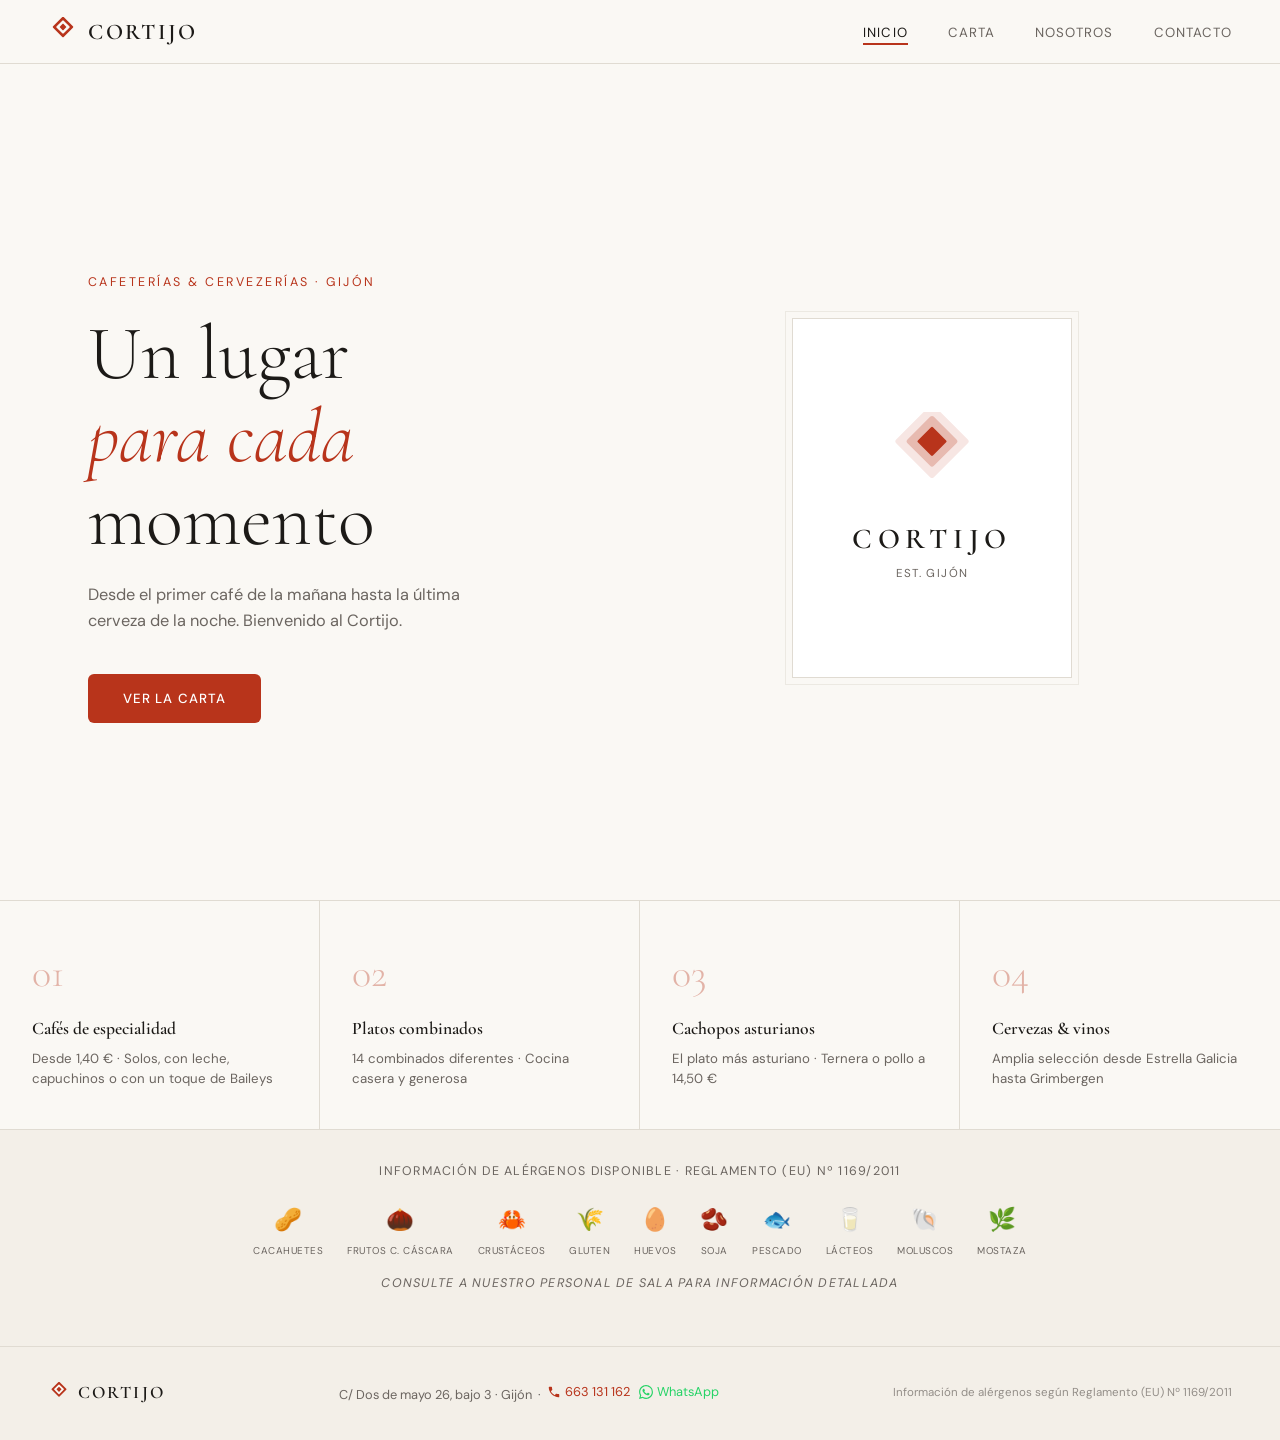
==== commit 73ad8209: "Nuevo teléfono + iconos llamada y WhatsApp" ====
--- a/index.html
+++ b/index.html
@@ -122,7 +122,16 @@
         </svg>
         CORTIJO
       </div>
-      <p class="footer-info">C/ Dos de mayo 26, bajo 3 · Gijón &nbsp;·&nbsp; <a href="tel:985021342">985 021 342</a></p>
+      <p class="footer-info">C/ Dos de mayo 26, bajo 3 · Gijón &nbsp;·&nbsp;
+        <a href="tel:663131162" title="Llamar" style="display:inline-flex;align-items:center;gap:4px;color:#b8341b;">
+          <svg width="14" height="14" viewBox="0 0 24 24" fill="currentColor"><path d="M6.6 10.8c1.4 2.8 3.8 5.1 6.6 6.6l2.2-2.2c.3-.3.7-.4 1-.2 1.1.4 2.3.6 3.6.6.6 0 1 .4 1 1V20c0 .6-.4 1-1 1C11 21 3 13 3 4c0-.6.4-1 1-1h3.5c.6 0 1 .4 1 1 0 1.3.2 2.5.6 3.6.1.3 0 .7-.2 1L6.6 10.8z"/></svg>
+          663 131 162
+        </a>
+        &nbsp;
+        <a href="https://wa.me/34663131162" target="_blank" title="WhatsApp" style="display:inline-flex;align-items:center;gap:4px;color:#25D366;">
+          <svg width="14" height="14" viewBox="0 0 24 24" fill="currentColor"><path d="M17.472 14.382c-.297-.149-1.758-.867-2.03-.967-.273-.099-.471-.148-.67.15-.197.297-.767.966-.94 1.164-.173.199-.347.223-.644.075-.297-.15-1.255-.463-2.39-1.475-.883-.788-1.48-1.761-1.653-2.059-.173-.297-.018-.458.13-.606.134-.133.298-.347.446-.52.149-.174.198-.298.298-.497.099-.198.05-.371-.025-.52-.075-.149-.669-1.612-.916-2.207-.242-.579-.487-.5-.669-.51-.173-.008-.371-.01-.57-.01-.198 0-.52.074-.792.372-.272.297-1.04 1.016-1.04 2.479 0 1.462 1.065 2.875 1.213 3.074.149.198 2.096 3.2 5.077 4.487.709.306 1.262.489 1.694.625.712.227 1.36.195 1.871.118.571-.085 1.758-.719 2.006-1.413.248-.694.248-1.289.173-1.413-.074-.124-.272-.198-.57-.347m-5.421 7.403h-.004a9.87 9.87 0 01-5.031-1.378l-.361-.214-3.741.982.998-3.648-.235-.374a9.86 9.86 0 01-1.51-5.26c.001-5.45 4.436-9.884 9.888-9.884 2.64 0 5.122 1.03 6.988 2.898a9.825 9.825 0 012.893 6.994c-.003 5.45-4.437 9.884-9.885 9.884m8.413-18.297A11.815 11.815 0 0012.05 0C5.495 0 .16 5.335.157 11.892c0 2.096.547 4.142 1.588 5.945L.057 24l6.305-1.654a11.882 11.882 0 005.683 1.448h.005c6.554 0 11.89-5.335 11.893-11.893a11.821 11.821 0 00-3.48-8.413z"/></svg>
+          WhatsApp
+        </a></p>
       <p class="footer-legal">Información de alérgenos según Reglamento (EU) Nº 1169/2011</p>
     </div>
   </footer>
--- a/styles.css
+++ b/styles.css
@@ -469,3 +469,39 @@
 @media (max-width: 900px) {
   .contact-grid { grid-template-columns: 1fr; gap: 3rem; padding: 3rem 1.5rem; }
 }
+
+/* ── Subsecciones dentro de Desayunos ── */
+.subsection-block {
+  margin: 1.5rem 0 0.25rem;
+  padding: 0.6rem 1rem;
+  border-radius: 8px;
+  display: flex;
+  align-items: center;
+  gap: 0.6rem;
+}
+.subsection-block .sub-emoji { font-size: 1.3rem; }
+.subsection-block .sub-title {
+  font-family: var(--font-display);
+  font-size: 1.15rem;
+  font-weight: 600;
+  letter-spacing: 0.04em;
+}
+
+/* Colores por subsección */
+.subsection-block.sub-desayunos { background: #FEE8C0; }
+.subsection-block.sub-desayunos .sub-title { color: #D4760A; }
+
+.subsection-block.sub-bolleria { background: #F5E6D3; }
+.subsection-block.sub-bolleria .sub-title { color: #7B4F2E; }
+
+.subsection-block.sub-pinchos { background: #FDEBD0; }
+.subsection-block.sub-pinchos .sub-title { color: #C45C1A; }
+
+.subsection-block.sub-bocadillos { background: #F9E4CE; }
+.subsection-block.sub-bocadillos .sub-title { color: #A0522D; }
+
+.subsection-block.sub-sandwiches { background: #FEF3D0; }
+.subsection-block.sub-sandwiches .sub-title { color: #C8860A; }
+
+.subsection-block.sub-llevar { background: #E6F0DA; }
+.subsection-block.sub-llevar .sub-title { color: #5D7A3E; }
